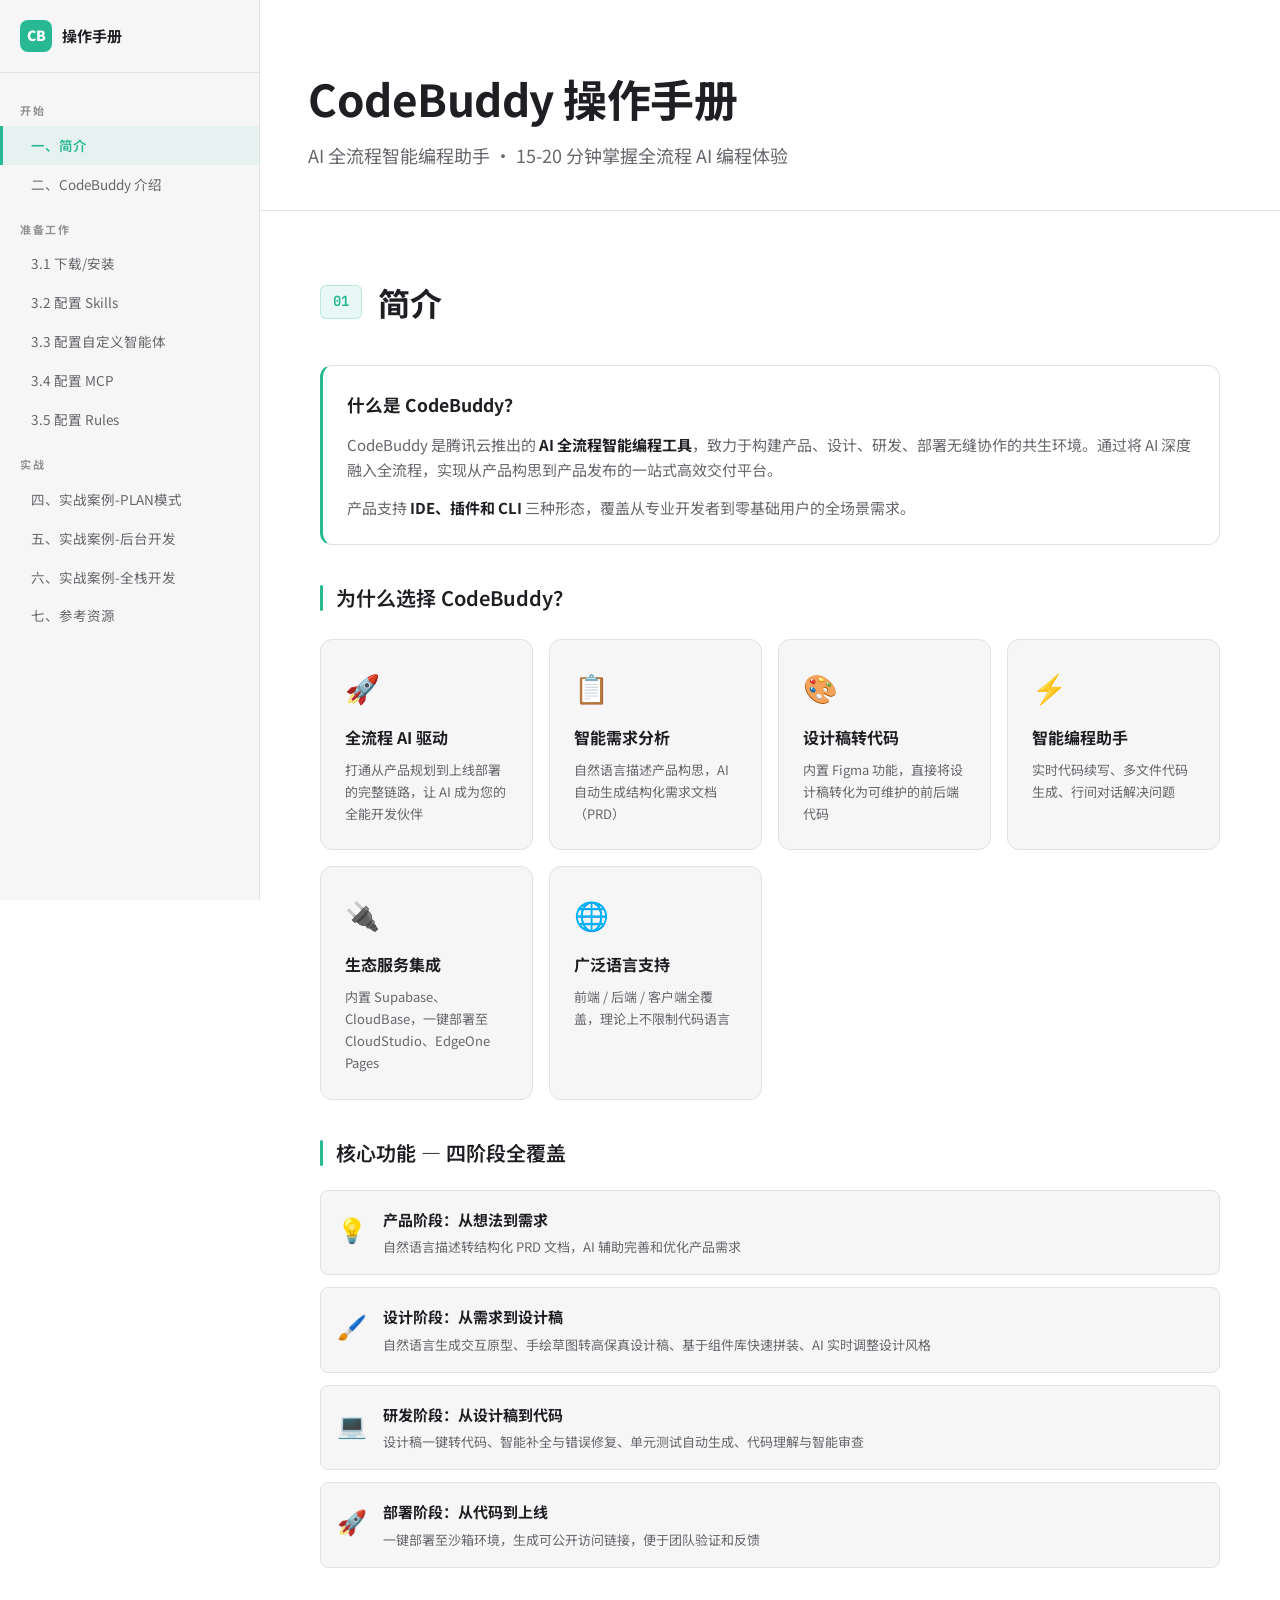
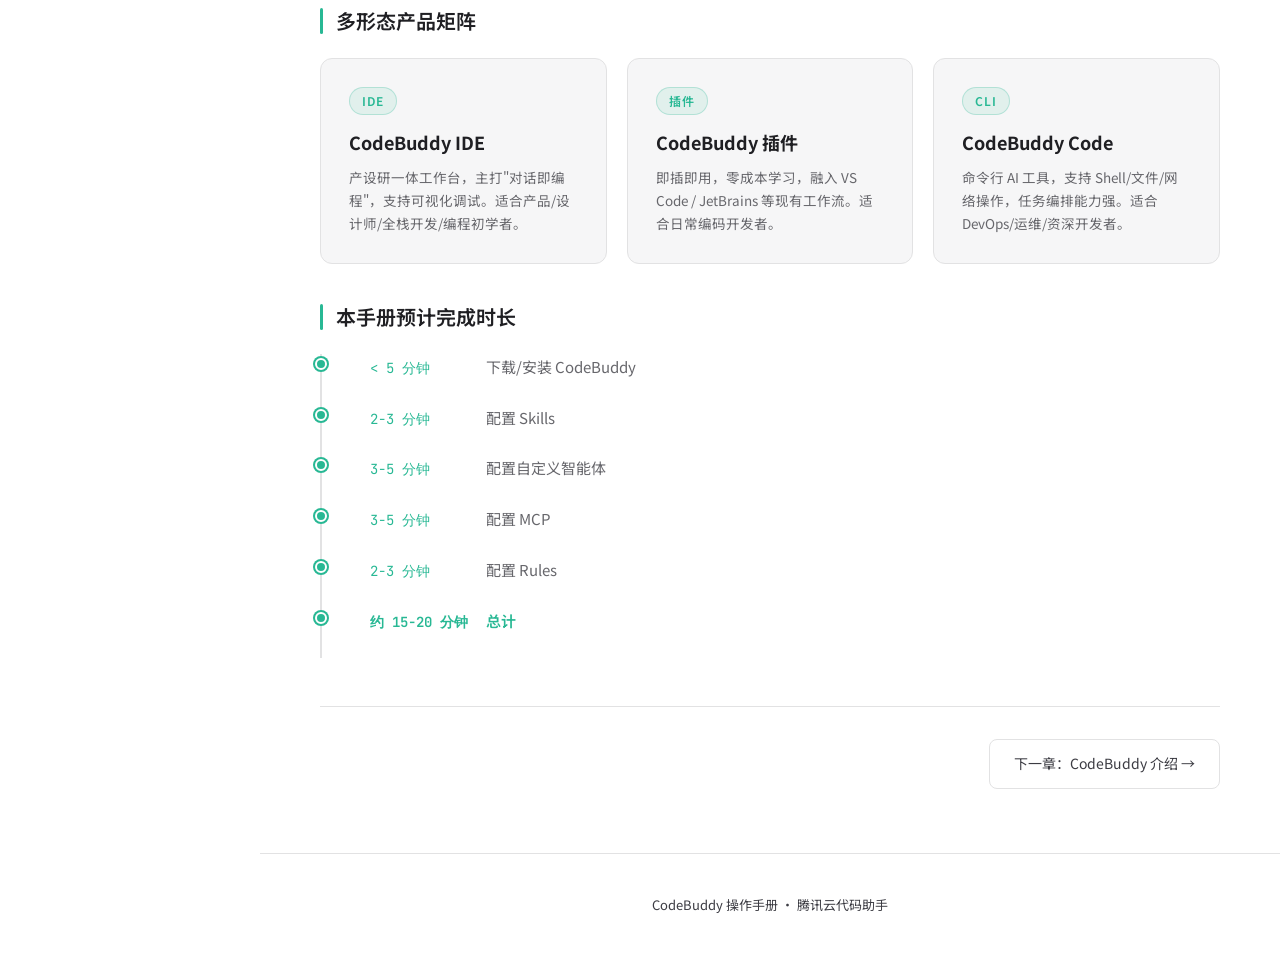
==== index.html @ ec937be8 "chore: 站点内容更新，准备发布到 EdgeOne Pages" ====
<!DOCTYPE html>
<html lang="zh-CN">
<head>
<meta charset="UTF-8">
<meta name="viewport" content="width=device-width, initial-scale=1.0">
<title>CodeBuddy 上手操作手册</title>
<link rel="preconnect" href="https://fonts.googleapis.com">
<link href="https://fonts.googleapis.com/css2?family=Noto+Sans+SC:wght@300;400;500;700;900&family=JetBrains+Mono:wght@400;500;600&family=Playfair+Display:wght@700;900&display=swap" rel="stylesheet">
<link rel="stylesheet" href="assets/style.css">
<link rel="stylesheet" href="assets/vitepress-theme.css">
</head>
<body>

<!-- 侧边导航 -->
<nav class="sidebar" id="sidebar">
  <div class="sidebar-header">
    <div class="logo">
      <span class="logo-icon">CB</span>
      <span class="logo-text">操作手册</span>
    </div>
    <button class="sidebar-toggle" id="sidebarClose">&times;</button>
  </div>
  <ul class="nav-list">
    <li class="nav-section">开始</li>
    <li><a href="index.html" class="nav-link">一、简介</a></li>
    <li><a href="pages/about.html" class="nav-link">二、CodeBuddy 介绍</a></li>
    <li class="nav-section">准备工作</li>
    <li><a href="pages/install.html" class="nav-link">3.1 下载/安装</a></li>
    <li><a href="pages/skills.html" class="nav-link">3.2 配置 Skills</a></li>
    <li><a href="pages/agent.html" class="nav-link">3.3 配置自定义智能体</a></li>
    <li><a href="pages/mcp.html" class="nav-link">3.4 配置 MCP</a></li>
    <li><a href="pages/rules.html" class="nav-link">3.5 配置 Rules</a></li>
    <li class="nav-section">实战</li>
<li><a href="pages/planmode.html" class="nav-link">四、实战案例-PLAN模式</a></li>
    <li><a href="pages/seckill.html" class="nav-link">五、实战案例-后台开发</a></li>
    <li><a href="pages/fullstackdev.html" class="nav-link">六、实战案例-全栈开发</a></li>
    <li><a href="pages/resources.html" class="nav-link">七、参考资源</a></li>
  </ul>
</nav>

<!-- 移动端菜单按钮 -->
<button class="menu-btn" id="menuBtn">☰</button>

<!-- 主内容区 -->
<main class="main-content">

  <!-- 页首标题 -->
  <section class="page-header">
    <div class="page-header-inner">
      <h1 class="page-header-title">CodeBuddy 操作手册</h1>
      <p class="page-header-subtitle">AI 全流程智能编程助手 · 15-20 分钟掌握全流程 AI 编程体验</p>
    </div>
  </section>

  <!-- 一、简介 -->
  <section class="section">
    <div class="section-inner">
      <h2 class="section-title"><span class="section-num">01</span>简介</h2>

      <div class="card card-highlight">
        <h3>什么是 CodeBuddy？</h3>
        <p>CodeBuddy 是腾讯云推出的 <strong>AI 全流程智能编程工具</strong>，致力于构建产品、设计、研发、部署无缝协作的共生环境。通过将 AI 深度融入全流程，实现从产品构思到产品发布的一站式高效交付平台。</p>
        <p style="margin-top:12px;">产品支持 <strong>IDE、插件和 CLI</strong> 三种形态，覆盖从专业开发者到零基础用户的全场景需求。</p>
      </div>

      <!-- 为什么选择 CodeBuddy -->
      <h3 class="subsection-title">为什么选择 CodeBuddy？</h3>
      <div class="features-grid">
        <div class="feature-card">
          <div class="feature-icon">🚀</div>
          <h4>全流程 AI 驱动</h4>
          <p>打通从产品规划到上线部署的完整链路，让 AI 成为您的全能开发伙伴</p>
        </div>
        <div class="feature-card">
          <div class="feature-icon">📋</div>
          <h4>智能需求分析</h4>
          <p>自然语言描述产品构思，AI 自动生成结构化需求文档（PRD）</p>
        </div>
        <div class="feature-card">
          <div class="feature-icon">🎨</div>
          <h4>设计稿转代码</h4>
          <p>内置 Figma 功能，直接将设计稿转化为可维护的前后端代码</p>
        </div>
        <div class="feature-card">
          <div class="feature-icon">⚡</div>
          <h4>智能编程助手</h4>
          <p>实时代码续写、多文件代码生成、行间对话解决问题</p>
        </div>
        <div class="feature-card">
          <div class="feature-icon">🔌</div>
          <h4>生态服务集成</h4>
          <p>内置 Supabase、CloudBase，一键部署至 CloudStudio、EdgeOne Pages</p>
        </div>
        <div class="feature-card">
          <div class="feature-icon">🌐</div>
          <h4>广泛语言支持</h4>
          <p>前端 / 后端 / 客户端全覆盖，理论上不限制代码语言</p>
        </div>
      </div>

      <!-- 核心功能 — 四阶段 -->
      <h3 class="subsection-title">核心功能 — 四阶段全覆盖</h3>
      <div class="advanced-grid">
        <div class="advanced-item">
          <span class="advanced-icon">💡</span>
          <div>
            <strong>产品阶段：从想法到需求</strong>
            <p>自然语言描述转结构化 PRD 文档，AI 辅助完善和优化产品需求</p>
          </div>
        </div>
        <div class="advanced-item">
          <span class="advanced-icon">🖌️</span>
          <div>
            <strong>设计阶段：从需求到设计稿</strong>
            <p>自然语言生成交互原型、手绘草图转高保真设计稿、基于组件库快速拼装、AI 实时调整设计风格</p>
          </div>
        </div>
        <div class="advanced-item">
          <span class="advanced-icon">💻</span>
          <div>
            <strong>研发阶段：从设计稿到代码</strong>
            <p>设计稿一键转代码、智能补全与错误修复、单元测试自动生成、代码理解与智能审查</p>
          </div>
        </div>
        <div class="advanced-item">
          <span class="advanced-icon">🚀</span>
          <div>
            <strong>部署阶段：从代码到上线</strong>
            <p>一键部署至沙箱环境，生成可公开访问链接，便于团队验证和反馈</p>
          </div>
        </div>
      </div>

      <!-- 产品矩阵 -->
      <h3 class="subsection-title">多形态产品矩阵</h3>
      <div class="modes-grid">
        <div class="mode-card mode-ask">
          <div class="mode-badge">IDE</div>
          <h4>CodeBuddy IDE</h4>
          <p>产设研一体工作台，主打"对话即编程"，支持可视化调试。适合产品/设计师/全栈开发/编程初学者。</p>
        </div>
        <div class="mode-card mode-craft">
          <div class="mode-badge">插件</div>
          <h4>CodeBuddy 插件</h4>
          <p>即插即用，零成本学习，融入 VS Code / JetBrains 等现有工作流。适合日常编码开发者。</p>
        </div>
        <div class="mode-card mode-plan">
          <div class="mode-badge">CLI</div>
          <h4>CodeBuddy Code</h4>
          <p>命令行 AI 工具，支持 Shell/文件/网络操作，任务编排能力强。适合 DevOps/运维/资深开发者。</p>
        </div>
      </div>

      <h3 class="subsection-title">本手册预计完成时长</h3>
      <div class="timeline">
        <div class="timeline-item">
          <div class="timeline-dot"></div>
          <div class="timeline-content">
            <span class="timeline-time">&lt; 5 分钟</span>
            <span class="timeline-label">下载/安装 CodeBuddy</span>
          </div>
        </div>
        <div class="timeline-item">
          <div class="timeline-dot"></div>
          <div class="timeline-content">
            <span class="timeline-time">2-3 分钟</span>
            <span class="timeline-label">配置 Skills</span>
          </div>
        </div>
        <div class="timeline-item">
          <div class="timeline-dot"></div>
          <div class="timeline-content">
            <span class="timeline-time">3-5 分钟</span>
            <span class="timeline-label">配置自定义智能体</span>
          </div>
        </div>
        <div class="timeline-item">
          <div class="timeline-dot"></div>
          <div class="timeline-content">
            <span class="timeline-time">3-5 分钟</span>
            <span class="timeline-label">配置 MCP</span>
          </div>
        </div>
        <div class="timeline-item">
          <div class="timeline-dot"></div>
          <div class="timeline-content">
            <span class="timeline-time">2-3 分钟</span>
            <span class="timeline-label">配置 Rules</span>
          </div>
        </div>
        <div class="timeline-item timeline-total">
          <div class="timeline-dot"></div>
          <div class="timeline-content">
            <span class="timeline-time">约 15-20 分钟</span>
            <span class="timeline-label">总计</span>
          </div>
        </div>
      </div>

      <div class="page-nav">
        <div></div>
        <a href="pages/about.html" class="page-nav-btn next">下一章：CodeBuddy 介绍 →</a>
      </div>
    </div>
  </section>

  <footer class="footer">
    <p>CodeBuddy 操作手册 · 腾讯云代码助手</p>
  </footer>

</main>

<script src="assets/script.js"></script>
</body>
</html>
---- assets/style.css ----
/* ========== CSS Variables & Reset ========== */
:root {
  --bg: #0a0e17;
  --bg-section: #0f1520;
  --bg-card: rgba(21, 28, 44, 0.8);
  --bg-card-solid: #151c2c;
  --bg-card-hover: #1a2338;
  --bg-code: #0d1117;
  --text: #e2e8f0;
  --text-dim: #8892a4;
  --text-muted: #5a6478;
  --accent: #38bdf8;
  --accent-glow: rgba(56, 189, 248, 0.15);
  --accent2: #818cf8;
  --accent3: #34d399;
  --accent4: #fb923c;
  --border: rgba(30, 41, 59, 0.8);
  --border-light: #2d3a4f;
  --glow-blue: rgba(56, 189, 248, 0.12);
  --glow-purple: rgba(129, 140, 248, 0.1);
  --glow-green: rgba(52, 211, 153, 0.06);
  --radius: 12px;
  --radius-sm: 8px;
  --sidebar-w: 260px;
  --font-body: 'Noto Sans SC', -apple-system, sans-serif;
  --font-code: 'JetBrains Mono', 'Fira Code', monospace;
  --font-display: 'Playfair Display', 'Noto Sans SC', serif;
}

*, *::before, *::after { margin: 0; padding: 0; box-sizing: border-box; }

html { scroll-behavior: smooth; scroll-padding-top: 24px; }

body {
  font-family: var(--font-body);
  background: var(--bg);
  color: var(--text);
  line-height: 1.7;
  font-size: 15px;
  overflow-x: hidden;
}

/* Custom scrollbar */
::-webkit-scrollbar { width: 6px; }
::-webkit-scrollbar-track { background: transparent; }
::-webkit-scrollbar-thumb { background: var(--border-light); border-radius: 3px; }
::-webkit-scrollbar-thumb:hover { background: var(--text-muted); }

a { color: var(--accent); text-decoration: none; transition: color .2s; }
a:hover { color: #7dd3fc; }

code {
  font-family: var(--font-code);
  background: rgba(56, 189, 248, 0.1);
  padding: 2px 7px;
  border-radius: 4px;
  font-size: 0.88em;
  color: var(--accent);
}

kbd {
  font-family: var(--font-code);
  background: var(--bg-card-solid);
  border: 1px solid var(--border-light);
  border-radius: 4px;
  padding: 2px 8px;
  font-size: 0.85em;
  box-shadow: 0 2px 0 rgba(30,41,59,.6);
  color: var(--text);
}

strong { color: #f1f5f9; }

/* ========== Page Load Animation ========== */
@keyframes fadeInUp {
  from { opacity: 0; transform: translateY(24px); }
  to { opacity: 1; transform: translateY(0); }
}

@keyframes fadeIn {
  from { opacity: 0; }
  to { opacity: 1; }
}

@keyframes pulse-glow {
  0%, 100% { box-shadow: 0 0 8px rgba(56,189,248,.3); }
  50% { box-shadow: 0 0 20px rgba(56,189,248,.5), 0 0 40px rgba(129,140,248,.2); }
}

@keyframes shimmer {
  0% { background-position: -200% center; }
  100% { background-position: 200% center; }
}

@keyframes float {
  0%, 100% { transform: translateY(0); }
  50% { transform: translateY(-6px); }
}

@keyframes grid-fade {
  0% { opacity: 0; }
  50% { opacity: 1; }
  100% { opacity: 0; }
}

/* ========== Sidebar — Glassmorphism ========== */
.sidebar {
  position: fixed;
  left: 0; top: 0;
  width: var(--sidebar-w);
  height: 100vh;
  background: rgba(15, 21, 32, 0.85);
  backdrop-filter: blur(20px) saturate(1.2);
  -webkit-backdrop-filter: blur(20px) saturate(1.2);
  border-right: 1px solid rgba(56, 189, 248, 0.08);
  z-index: 100;
  display: flex;
  flex-direction: column;
  transition: transform .3s cubic-bezier(.4,0,.2,1);
}

.sidebar-header {
  padding: 20px;
  border-bottom: 1px solid rgba(56, 189, 248, 0.08);
  display: flex;
  align-items: center;
  justify-content: space-between;
}

.logo { display: flex; align-items: center; gap: 10px; }

.logo-icon {
  background: linear-gradient(135deg, var(--accent), var(--accent2));
  color: #fff;
  font-weight: 900;
  font-size: 14px;
  width: 32px; height: 32px;
  display: flex; align-items: center; justify-content: center;
  border-radius: 8px;
  animation: pulse-glow 3s ease-in-out infinite;
  position: relative;
}

.logo-text { font-weight: 700; font-size: 15px; color: var(--text); }

.sidebar-toggle {
  display: none;
  background: none; border: none; color: var(--text-dim);
  font-size: 24px; cursor: pointer;
  transition: color .2s;
}
.sidebar-toggle:hover { color: var(--accent); }

.nav-list {
  list-style: none;
  padding: 12px 0;
  overflow-y: auto;
  flex: 1;
}

.nav-section {
  padding: 16px 20px 6px;
  font-size: 11px;
  font-weight: 700;
  text-transform: uppercase;
  letter-spacing: 1.5px;
  color: var(--text-muted);
}

.nav-link {
  display: block;
  padding: 8px 20px 8px 28px;
  font-size: 13.5px;
  color: var(--text-dim);
  border-left: 3px solid transparent;
  transition: all .2s cubic-bezier(.4,0,.2,1);
  position: relative;
}

.nav-link:hover {
  color: var(--text);
  background: rgba(255,255,255,.03);
  padding-left: 32px;
}

.nav-link.active {
  color: var(--accent);
  border-left-color: var(--accent);
  background: var(--accent-glow);
  box-shadow: inset 0 0 20px rgba(56,189,248,.05);
}

.menu-btn {
  display: none;
  position: fixed;
  top: 16px; left: 16px;
  z-index: 200;
  background: rgba(21,28,44,.9);
  backdrop-filter: blur(12px);
  -webkit-backdrop-filter: blur(12px);
  border: 1px solid var(--border);
  color: var(--text);
  font-size: 20px;
  width: 40px; height: 40px;
  border-radius: 10px;
  cursor: pointer;
  transition: all .2s;
}
.menu-btn:hover {
  border-color: var(--accent);
  box-shadow: 0 0 16px rgba(56,189,248,.15);
}

/* ========== Main Content ========== */
.main-content {
  margin-left: var(--sidebar-w);
  min-height: 100vh;
  animation: fadeIn .6s ease;
}

/* ========== Hero — Enhanced ========== */
.hero {
  position: relative;
  padding: 100px 48px 80px;
  overflow: hidden;
}

.hero-bg {
  position: absolute;
  inset: 0;
  background:
    radial-gradient(ellipse 80% 60% at 20% 40%, rgba(56,189,248,.15), transparent 70%),
    radial-gradient(ellipse 60% 50% at 80% 30%, rgba(129,140,248,.12), transparent 70%),
    radial-gradient(ellipse 40% 40% at 50% 80%, rgba(52,211,153,.08), transparent 70%);
}

/* Animated grid overlay */
.hero-bg::before {
  content: '';
  position: absolute;
  inset: 0;
  background-image:
    linear-gradient(rgba(56,189,248,.04) 1px, transparent 1px),
    linear-gradient(90deg, rgba(56,189,248,.04) 1px, transparent 1px);
  background-size: 60px 60px;
  mask-image: radial-gradient(ellipse 60% 60% at 30% 50%, black, transparent);
  -webkit-mask-image: radial-gradient(ellipse 60% 60% at 30% 50%, black, transparent);
}

/* Floating orb accent */
.hero-bg::after {
  content: '';
  position: absolute;
  width: 300px; height: 300px;
  top: 10%; right: 10%;
  background: radial-gradient(circle, rgba(129,140,248,.12), transparent 70%);
  border-radius: 50%;
  animation: float 8s ease-in-out infinite;
  filter: blur(40px);
}

.hero-content {
  position: relative;
  max-width: 720px;
  animation: fadeInUp .8s ease;
}

.hero-badge {
  display: inline-block;
  padding: 4px 14px;
  border: 1px solid var(--border-light);
  border-radius: 20px;
  font-size: 12px;
  color: var(--text-dim);
  margin-bottom: 24px;
  letter-spacing: .5px;
  background: rgba(56,189,248,.05);
  backdrop-filter: blur(8px);
  -webkit-backdrop-filter: blur(8px);
}

.hero-title {
  display: flex;
  flex-direction: column;
}

.hero-title-line {
  font-family: var(--font-display);
  font-size: 56px;
  font-weight: 900;
  background: linear-gradient(135deg, #fff 20%, var(--accent) 50%, var(--accent2) 80%);
  background-size: 200% auto;
  -webkit-background-clip: text;
  -webkit-text-fill-color: transparent;
  background-clip: text;
  line-height: 1.1;
  animation: shimmer 6s linear infinite;
}

.hero-title-sub {
  font-size: 36px;
  font-weight: 300;
  color: var(--text-dim);
  margin-top: 8px;
  animation: fadeInUp 1s ease .2s both;
}

.hero-desc {
  margin-top: 20px;
  font-size: 17px;
  color: var(--text-dim);
  line-height: 1.6;
  animation: fadeInUp 1s ease .3s both;
}

.hero-stats {
  display: flex;
  gap: 40px;
  margin-top: 40px;
  animation: fadeInUp 1s ease .4s both;
}

.stat-item {
  display: flex;
  flex-direction: column;
  position: relative;
}

.stat-num {
  font-family: var(--font-code);
  font-size: 28px;
  font-weight: 600;
  color: var(--accent);
  text-shadow: 0 0 24px rgba(56,189,248,.3);
}

.stat-label { font-size: 13px; color: var(--text-muted); margin-top: 2px; }

/* ========== Sections ========== */
.section {
  padding: 64px 48px;
  position: relative;
}

.section-dark { background: var(--bg-section); }

/* Subtle top glow for each section */
.section::before {
  content: '';
  position: absolute;
  top: 0; left: 50%;
  transform: translateX(-50%);
  width: 60%;
  height: 1px;
  background: linear-gradient(90deg, transparent, rgba(56,189,248,.15), transparent);
}

.section-inner { max-width: 900px; margin: 0 auto; }

.section-title {
  font-size: 32px;
  font-weight: 700;
  margin-bottom: 36px;
  display: flex;
  align-items: center;
  gap: 16px;
}

.section-num {
  font-family: var(--font-code);
  font-size: 14px;
  color: var(--accent);
  background: var(--accent-glow);
  border: 1px solid rgba(56,189,248,.2);
  padding: 4px 12px;
  border-radius: 6px;
}

.subsection-title {
  font-size: 20px;
  font-weight: 600;
  margin: 36px 0 20px;
  color: #f1f5f9;
  position: relative;
  padding-left: 16px;
}

.subsection-title::before {
  content: '';
  position: absolute;
  left: 0; top: 4px; bottom: 4px;
  width: 3px;
  background: linear-gradient(to bottom, var(--accent), var(--accent2));
  border-radius: 2px;
}

/* ========== Cards — Glassmorphism + Glow ========== */
.card {
  background: var(--bg-card);
  backdrop-filter: blur(12px);
  -webkit-backdrop-filter: blur(12px);
  border: 1px solid var(--border);
  border-radius: var(--radius);
  padding: 24px;
  margin-bottom: 24px;
  transition: border-color .3s, box-shadow .3s;
}

.card:hover {
  border-color: rgba(56,189,248,.15);
}

.card-highlight {
  border-left: 3px solid var(--accent);
  box-shadow: inset 4px 0 16px rgba(56,189,248,.05);
}

.card h3, .card h4 { margin-bottom: 12px; }
.card p { color: var(--text-dim); }
.card ul { margin-top: 8px; padding-left: 20px; color: var(--text-dim); }
.card li { margin-bottom: 4px; }

/* ========== Features Grid ========== */
.features-grid {
  display: grid;
  grid-template-columns: repeat(auto-fill, minmax(200px, 1fr));
  gap: 16px;
  margin-top: 24px;
}

.feature-card {
  background: var(--bg-card);
  backdrop-filter: blur(8px);
  -webkit-backdrop-filter: blur(8px);
  border: 1px solid var(--border);
  border-radius: var(--radius);
  padding: 24px;
  transition: all .3s cubic-bezier(.4,0,.2,1);
  position: relative;
  overflow: hidden;
}

/* Subtle inner glow on hover */
.feature-card::after {
  content: '';
  position: absolute;
  inset: 0;
  background: radial-gradient(circle at 50% 0%, rgba(56,189,248,.08), transparent 70%);
  opacity: 0;
  transition: opacity .3s;
  pointer-events: none;
}

.feature-card:hover {
  border-color: rgba(56,189,248,.3);
  transform: translateY(-3px);
  box-shadow:
    0 8px 32px rgba(0,0,0,.4),
    0 0 20px rgba(56,189,248,.08);
}

.feature-card:hover::after { opacity: 1; }

.feature-icon { font-size: 28px; margin-bottom: 12px; }
.feature-card h4 { font-size: 16px; margin-bottom: 8px; }
.feature-card p { font-size: 13px; color: var(--text-dim); }

/* ========== Timeline ========== */
.timeline { padding-left: 24px; border-left: 2px solid var(--border); }

.timeline-item {
  position: relative;
  padding: 0 0 24px 24px;
}

.timeline-dot {
  position: absolute;
  left: -31px; top: 4px;
  width: 12px; height: 12px;
  background: var(--accent);
  border: 2px solid var(--bg);
  border-radius: 50%;
  box-shadow: 0 0 8px rgba(56,189,248,.4);
}

.timeline-content { display: flex; gap: 16px; align-items: baseline; }

.timeline-time {
  font-family: var(--font-code);
  font-size: 14px;
  color: var(--accent);
  min-width: 100px;
}

.timeline-label { color: var(--text-dim); }

.timeline-total .timeline-time { color: var(--accent3); font-weight: 600; }
.timeline-total .timeline-label { color: var(--text); font-weight: 600; }
.timeline-total .timeline-dot {
  background: var(--accent3);
  box-shadow: 0 0 8px rgba(52,211,153,.5);
}

/* ========== Modes Grid ========== */
.modes-grid {
  display: grid;
  grid-template-columns: repeat(3, 1fr);
  gap: 20px;
}

.mode-card {
  background: var(--bg-card);
  backdrop-filter: blur(8px);
  -webkit-backdrop-filter: blur(8px);
  border: 1px solid var(--border);
  border-radius: var(--radius);
  padding: 28px;
  transition: all .3s cubic-bezier(.4,0,.2,1);
  position: relative;
  overflow: hidden;
}

.mode-card::before {
  content: '';
  position: absolute;
  top: 0; left: 0; right: 0;
  height: 2px;
  background: linear-gradient(90deg, transparent, var(--accent), transparent);
  opacity: 0;
  transition: opacity .3s;
}

.mode-card:hover {
  transform: translateY(-3px);
  box-shadow: 0 12px 40px rgba(0,0,0,.5), 0 0 24px rgba(56,189,248,.06);
}

.mode-card:hover::before { opacity: 1; }

.mode-ask:hover::before { background: linear-gradient(90deg, transparent, var(--accent), transparent); }
.mode-craft:hover::before { background: linear-gradient(90deg, transparent, var(--accent2), transparent); }
.mode-plan:hover::before { background: linear-gradient(90deg, transparent, var(--accent3), transparent); }

.mode-badge {
  display: inline-block;
  padding: 3px 12px;
  border-radius: 20px;
  font-size: 12px;
  font-weight: 700;
  text-transform: uppercase;
  letter-spacing: 1px;
  margin-bottom: 12px;
}

.mode-ask .mode-badge { background: rgba(56,189,248,.15); color: var(--accent); }
.mode-craft .mode-badge { background: rgba(129,140,248,.15); color: var(--accent2); }
.mode-plan .mode-badge { background: rgba(52,211,153,.15); color: var(--accent3); }

.mode-card h4 { font-size: 18px; margin-bottom: 8px; }
.mode-card > p { font-size: 13.5px; color: var(--text-dim); }

.mode-example {
  margin-top: 16px;
  padding-top: 16px;
  border-top: 1px solid var(--border);
}

.mode-example-label {
  font-size: 11px;
  text-transform: uppercase;
  letter-spacing: 1px;
  color: var(--text-muted);
  margin-bottom: 10px;
}

.chat-bubble {
  padding: 10px 14px;
  border-radius: 10px;
  font-size: 12.5px;
  line-height: 1.6;
  margin-bottom: 8px;
}

.chat-bubble.user {
  background: rgba(56,189,248,.08);
  border: 1px solid rgba(56,189,248,.12);
  color: var(--text);
}

.chat-bubble.ai {
  background: rgba(129,140,248,.06);
  border: 1px solid rgba(129,140,248,.1);
  color: var(--text-dim);
}

.code-tag {
  display: inline-block;
  background: rgba(52,211,153,.1);
  color: var(--accent3);
  font-family: var(--font-code);
  font-size: 11px;
  padding: 2px 8px;
  border-radius: 4px;
}

/* ========== Advanced Grid ========== */
.advanced-grid { display: flex; flex-direction: column; gap: 12px; }

.advanced-item {
  display: flex;
  align-items: flex-start;
  gap: 16px;
  padding: 16px;
  background: var(--bg-card);
  border: 1px solid var(--border);
  border-radius: var(--radius-sm);
  transition: all .2s;
}

.advanced-item:hover {
  border-color: rgba(56,189,248,.25);
  box-shadow: 0 4px 16px rgba(0,0,0,.2);
  transform: translateX(4px);
}

.advanced-icon { font-size: 24px; flex-shrink: 0; margin-top: 2px; }
.advanced-item strong { display: block; margin-bottom: 4px; }
.advanced-item p { font-size: 13px; color: var(--text-dim); margin: 0; }

/* ========== Shortcuts Table ========== */
.shortcuts-table {
  border: 1px solid var(--border);
  border-radius: var(--radius);
  overflow: hidden;
}

.shortcut-row {
  display: grid;
  grid-template-columns: 1fr 1.2fr 1.2fr 1.5fr;
  padding: 12px 20px;
  border-bottom: 1px solid var(--border);
  font-size: 14px;
  transition: background .2s;
}

.shortcut-row:not(.shortcut-header):hover { background: rgba(56,189,248,.03); }
.shortcut-row:last-child { border-bottom: none; }
.shortcut-header { background: var(--bg-card-solid); font-weight: 600; font-size: 13px; color: var(--text-dim); }

/* ========== Step Blocks ========== */
.step-block { margin-bottom: 48px; }

/* 折叠块（阅读更多） */
.collapsible-block {
  margin-bottom: 48px;
  background: var(--bg-card);
  border: 1px solid var(--border);
  border-radius: var(--radius);
  overflow: hidden;
  transition: border-color .2s;
}
.collapsible-block[open] { border-color: rgba(56,189,248,.25); }
.collapsible-block:hover { border-color: rgba(56,189,248,.2); }

.collapsible-block > summary {
  display: flex;
  align-items: center;
  gap: 16px;
  padding: 20px 24px;
  cursor: pointer;
  list-style: none;
  user-select: none;
  transition: background .2s;
}
.collapsible-block > summary::-webkit-details-marker { display: none; }
.collapsible-block > summary:hover { background: rgba(56,189,248,.04); }

.collapsible-block > summary h3 {
  font-size: 20px;
  margin: 0;
  flex: 1;
}

.collapsible-block > summary::after {
  content: '+';
  font-family: var(--font-code);
  font-size: 22px;
  color: var(--accent);
  width: 28px;
  height: 28px;
  display: flex;
  align-items: center;
  justify-content: center;
  border: 1px solid rgba(56,189,248,.3);
  border-radius: 6px;
  transition: transform .2s, background .2s;
  flex-shrink: 0;
}
.collapsible-block[open] > summary::after {
  content: '−';
  background: var(--accent-glow);
}

.collapsible-body {
  padding: 8px 24px 24px;
  border-top: 1px solid var(--border);
}

.step-header {
  display: flex;
  align-items: center;
  gap: 16px;
  margin-bottom: 24px;
}

.step-badge {
  font-family: var(--font-code);
  font-size: 13px;
  font-weight: 600;
  color: var(--accent);
  background: var(--accent-glow);
  border: 1px solid rgba(56,189,248,.2);
  padding: 4px 14px;
  border-radius: 6px;
}

.step-header h3 {
  font-size: 24px;
  display: flex;
  align-items: center;
  gap: 12px;
  flex-wrap: wrap;
}

.time-badge {
  font-family: var(--font-code);
  font-size: 12px;
  font-weight: 400;
  color: var(--accent3);
  background: rgba(52,211,153,.1);
  padding: 3px 10px;
  border-radius: 20px;
}

/* ========== Steps List ========== */
.steps-list { display: flex; flex-direction: column; gap: 20px; margin: 20px 0; }

.step-item {
  display: flex;
  gap: 16px;
  align-items: flex-start;
}

.step-num {
  width: 32px; height: 32px;
  flex-shrink: 0;
  display: flex;
  align-items: center;
  justify-content: center;
  background: var(--accent-glow);
  border: 1px solid rgba(56,189,248,.25);
  color: var(--accent);
  font-family: var(--font-code);
  font-size: 14px;
  font-weight: 600;
  border-radius: 8px;
  transition: all .3s;
}

.step-item:hover .step-num {
  box-shadow: 0 0 12px rgba(56,189,248,.25);
  background: rgba(56,189,248,.2);
}

.step-content { flex: 1; }
.step-content strong { display: block; margin-bottom: 6px; }
.step-content p { color: var(--text-dim); margin: 0; font-size: 14px; }

/* ========== Platform Cards ========== */
.platform-cards { display: grid; grid-template-columns: repeat(3, 1fr); gap: 12px; margin-top: 12px; }

.platform-card {
  background: var(--bg-code);
  border: 1px solid var(--border);
  border-radius: var(--radius-sm);
  padding: 16px;
  text-align: center;
  transition: all .3s;
}

.platform-card:hover {
  border-color: rgba(56,189,248,.2);
  transform: translateY(-2px);
  box-shadow: 0 4px 16px rgba(0,0,0,.3);
}

.platform-icon { font-size: 24px; display: block; margin-bottom: 8px; }
.platform-card strong { display: block; margin-bottom: 6px; font-size: 14px; }
.platform-card p { font-size: 12px; color: var(--text-dim); margin: 0; }

/* ========== Callouts ========== */
.callout {
  padding: 16px 20px;
  border-radius: var(--radius-sm);
  margin: 20px 0;
  font-size: 14px;
  backdrop-filter: blur(8px);
  -webkit-backdrop-filter: blur(8px);
}

.callout-warning {
  background: rgba(251,146,60,.06);
  border: 1px solid rgba(251,146,60,.18);
  color: var(--accent4);
  box-shadow: inset 0 0 24px rgba(251,146,60,.03);
}

.callout-tip {
  background: rgba(52,211,153,.06);
  border: 1px solid rgba(52,211,153,.18);
  color: var(--accent3);
  box-shadow: inset 0 0 24px rgba(52,211,153,.03);
}

/* ========== Code Blocks ========== */
.code-block {
  background: var(--bg-code);
  border: 1px solid var(--border);
  border-radius: var(--radius-sm);
  padding: 20px;
  overflow-x: auto;
  margin: 16px 0;
  position: relative;
}

/* Top accent line */
.code-block::before {
  content: '';
  position: absolute;
  top: 0; left: 16px; right: 16px;
  height: 1px;
  background: linear-gradient(90deg, transparent, rgba(56,189,248,.2), transparent);
}

.code-block pre {
  font-family: var(--font-code);
  font-size: 13px;
  line-height: 1.8;
  white-space: pre;
  color: var(--text-dim);
}

.code-block-sm { padding: 16px; }
.code-block-sm pre { font-size: 12.5px; }

.code-comment { color: #4a5568; }
.code-keyword { color: var(--accent2); }
.code-attr { color: var(--accent); }
.code-string { color: var(--accent3); }
.code-title { color: #f1f5f9; font-weight: 600; }

.code-desc { font-size: 13px; color: var(--text-muted); margin-top: 8px; }

/* ========== Example Tabs ========== */
.example-tabs { margin: 20px 0; }

.tab-header {
  display: flex;
  gap: 4px;
  border-bottom: 1px solid var(--border);
  margin-bottom: 0;
}

.tab-btn {
  background: none;
  border: none;
  color: var(--text-dim);
  font-family: var(--font-body);
  font-size: 13px;
  padding: 10px 18px;
  cursor: pointer;
  border-bottom: 2px solid transparent;
  transition: all .2s;
  position: relative;
}

.tab-btn:hover { color: var(--text); }
.tab-btn.active {
  color: var(--accent);
  border-bottom-color: var(--accent);
}

.tab-content { display: none; }
.tab-content.active { display: block; }

/* ========== Config Table ========== */
.config-table {
  border: 1px solid var(--border);
  border-radius: var(--radius-sm);
  overflow: hidden;
  margin: 16px 0;
}

.config-row {
  display: grid;
  grid-template-columns: 140px 1fr 1fr;
  padding: 10px 16px;
  border-bottom: 1px solid var(--border);
  font-size: 13.5px;
  align-items: center;
  transition: background .2s;
}

.config-row:not(.config-header):hover { background: rgba(56,189,248,.02); }
.config-row:last-child { border-bottom: none; }
.config-header { background: var(--bg-code); font-weight: 600; color: var(--text-dim); }

/* ========== MCP Features ========== */
.mcp-features { display: flex; gap: 8px; flex-wrap: wrap; margin-top: 16px; }

.mcp-tag {
  background: rgba(56,189,248,.06);
  border: 1px solid rgba(56,189,248,.12);
  color: var(--accent);
  font-size: 12px;
  padding: 4px 12px;
  border-radius: 20px;
  transition: all .2s;
}

.mcp-tag:hover {
  background: rgba(56,189,248,.12);
  box-shadow: 0 0 8px rgba(56,189,248,.15);
}

.status-green { color: var(--accent3); }
.status-red { color: #ef4444; }

/* ========== Rules Types ========== */
.rules-types { display: grid; grid-template-columns: repeat(3, 1fr); gap: 16px; margin: 20px 0; }

.rule-type-card {
  background: var(--bg-card);
  border: 1px solid var(--border);
  border-radius: var(--radius);
  padding: 24px;
  transition: all .3s;
}

.rule-type-card:hover {
  border-color: rgba(56,189,248,.15);
  transform: translateY(-2px);
  box-shadow: 0 8px 24px rgba(0,0,0,.3);
}

.rule-type-badge {
  display: inline-block;
  padding: 3px 12px;
  border-radius: 20px;
  font-size: 11px;
  font-weight: 700;
  letter-spacing: .5px;
  margin-bottom: 10px;
}

.rule-type-badge.always { background: rgba(52,211,153,.15); color: var(--accent3); }
.rule-type-badge.requested { background: rgba(129,140,248,.15); color: var(--accent2); }
.rule-type-badge.manual { background: rgba(251,146,60,.15); color: var(--accent4); }

.rule-type-card h5 { margin-bottom: 8px; }
.rule-type-card p { font-size: 13px; color: var(--text-dim); margin-bottom: 12px; }
.rule-type-use { font-size: 12px; color: var(--text-muted); padding-top: 12px; border-top: 1px solid var(--border); }

/* ========== Best Practices ========== */
.best-practices { display: grid; grid-template-columns: 1fr 1fr; gap: 12px; }

.bp-item {
  display: flex; gap: 12px; align-items: flex-start;
  padding: 16px;
  background: var(--bg-card);
  border: 1px solid var(--border);
  border-radius: var(--radius-sm);
  transition: all .3s;
}

.bp-item:hover {
  border-color: rgba(56,189,248,.15);
  box-shadow: 0 4px 16px rgba(0,0,0,.2);
}

.bp-icon { font-size: 20px; flex-shrink: 0; }
.bp-item strong { display: block; margin-bottom: 4px; }
.bp-item p { font-size: 13px; color: var(--text-dim); margin: 0; }

/* ========== Mode Recommend ========== */
.mode-recommend { display: flex; flex-direction: column; gap: 12px; }

.recommend-card {
  display: grid;
  grid-template-columns: 250px 140px 1fr;
  align-items: center;
  gap: 16px;
  padding: 18px 24px;
  background: var(--bg-card);
  border: 1px solid var(--border);
  border-radius: var(--radius-sm);
  transition: all .3s;
}

.recommend-card:hover {
  border-color: rgba(56,189,248,.15);
  box-shadow: 0 4px 16px rgba(0,0,0,.2);
}

.recommend-label { font-weight: 500; }
.recommend-mode { color: var(--accent); font-weight: 600; font-size: 15px; }
.recommend-example { font-size: 13px; color: var(--text-dim); font-style: italic; }

/* ========== Coding Steps ========== */
.coding-steps { display: flex; flex-direction: column; gap: 20px; }

.coding-step {
  padding: 20px 24px;
  background: var(--bg-card);
  border: 1px solid var(--border);
  border-radius: var(--radius);
  transition: all .3s;
}

.coding-step:hover {
  border-color: rgba(56,189,248,.12);
  box-shadow: 0 4px 20px rgba(0,0,0,.2);
}

.coding-step-header { display: flex; align-items: center; gap: 12px; margin-bottom: 10px; }

.coding-step-num {
  font-family: var(--font-code);
  font-size: 11px;
  color: var(--accent);
  background: var(--accent-glow);
  padding: 2px 10px;
  border-radius: 4px;
}

.coding-step p { color: var(--text-dim); font-size: 14px; margin: 0; }

.context-tags { display: flex; flex-wrap: wrap; gap: 8px; margin-top: 8px; }

.ctx-tag {
  background: var(--bg-code);
  border: 1px solid var(--border);
  padding: 6px 14px;
  border-radius: 6px;
  font-size: 13px;
  color: var(--text-dim);
  transition: all .2s;
}

.ctx-tag:hover {
  border-color: rgba(56,189,248,.2);
  color: var(--accent);
}

/* ========== Chat Demo ========== */
.example-case {
  margin-bottom: 36px;
  padding: 28px;
  background: var(--bg-card);
  border: 1px solid var(--border);
  border-radius: var(--radius);
  transition: all .3s;
}

.example-case:hover {
  border-color: rgba(56,189,248,.12);
}

.example-case h3 { margin-bottom: 20px; font-size: 18px; }

.chat-demo { max-width: 600px; }

.chat-demo .chat-bubble { font-size: 13.5px; }

/* ========== FAQ ========== */
.faq-list { display: flex; flex-direction: column; gap: 8px; }

.faq-item {
  background: var(--bg-card);
  border: 1px solid var(--border);
  border-radius: var(--radius-sm);
  overflow: hidden;
  transition: border-color .2s;
}

.faq-item:hover { border-color: rgba(56,189,248,.12); }

.faq-item summary {
  padding: 16px 20px;
  cursor: pointer;
  font-weight: 600;
  font-size: 15px;
  list-style: none;
  display: flex;
  align-items: center;
  gap: 12px;
  transition: color .2s;
}

.faq-item summary:hover { color: var(--accent); }

.faq-item summary::before {
  content: '+';
  font-family: var(--font-code);
  font-size: 18px;
  color: var(--accent);
  flex-shrink: 0;
  width: 24px;
  text-align: center;
  transition: transform .2s;
}

.faq-item[open] summary::before { content: '−'; }
.faq-item[open] summary { border-bottom: 1px solid var(--border); }

.faq-item p {
  padding: 16px 20px 16px 56px;
  color: var(--text-dim);
  font-size: 14px;
  line-height: 1.7;
}

/* ========== Resources ========== */
.resources-grid {
  display: grid;
  grid-template-columns: repeat(auto-fill, minmax(200px, 1fr));
  gap: 16px;
}

.resource-card {
  display: flex;
  flex-direction: column;
  padding: 24px;
  background: var(--bg-card);
  border: 1px solid var(--border);
  border-radius: var(--radius);
  transition: all .3s cubic-bezier(.4,0,.2,1);
  position: relative;
  overflow: hidden;
}

.resource-card::after {
  content: '';
  position: absolute;
  inset: 0;
  background: radial-gradient(circle at 50% 0%, rgba(56,189,248,.06), transparent 70%);
  opacity: 0;
  transition: opacity .3s;
  pointer-events: none;
}

.resource-card:hover {
  border-color: rgba(56,189,248,.3);
  transform: translateY(-3px);
  box-shadow: 0 12px 32px rgba(0,0,0,.4), 0 0 16px rgba(56,189,248,.06);
  color: var(--text);
}

.resource-card:hover::after { opacity: 1; }

.resource-icon { font-size: 28px; margin-bottom: 12px; }
.resource-card strong { margin-bottom: 6px; color: var(--text); }
.resource-card p { font-size: 13px; color: var(--text-dim); margin: 0; }

/* ========== Screenshot ========== */
.screenshot-wrapper {
  position: relative;
  border-radius: var(--radius);
  overflow: hidden;
  border: 1px solid var(--border);
  background: var(--bg-code);
  box-shadow: 0 8px 32px rgba(0,0,0,.4);
  transition: box-shadow .3s;
  max-width: 66%;
  cursor: zoom-in;
}

.screenshot-wrapper:hover {
  box-shadow: 0 12px 48px rgba(0,0,0,.5), 0 0 16px rgba(56,189,248,.06);
}

.screenshot {
  display: block;
  width: 100%;
  height: auto;
  border-radius: 0;
  border: none !important;
}

.screenshot-caption {
  padding: 8px 16px;
  font-size: 12px;
  color: var(--text-muted);
  text-align: center;
  border-top: 1px solid var(--border);
  background: var(--bg-card-solid);
}

/* ========== Step Row — compact text + thumbnail layout ========== */
.step-row {
  display: flex;
  align-items: flex-start;
  gap: 16px;
  padding: 14px 16px;
  background: var(--bg-card);
  border: 1px solid var(--border);
  border-radius: var(--radius-sm);
  margin-bottom: 10px;
  transition: border-color .2s;
}
.step-row:hover { border-color: rgba(56,189,248,.15); }
.step-row-text { flex: 1; min-width: 0; }
.step-row-text p { color: var(--text-dim); font-size: 14px; margin: 0; }
.step-row-text strong { display: block; margin-bottom: 4px; font-size: 14px; }
.step-row-thumb {
  flex-shrink: 0;
  width: 120px;
  border-radius: 6px;
  overflow: hidden;
  border: 1px solid var(--border);
  cursor: zoom-in;
  transition: border-color .2s, box-shadow .2s;
}
.step-row-thumb:hover {
  border-color: rgba(56,189,248,.3);
  box-shadow: 0 2px 12px rgba(0,0,0,.3);
}
.step-row-thumb img {
  display: block;
  width: 100%;
  height: auto;
}

/* ========== Chat History Bubbles (for rendered conversation logs) ========== */
.chat-turn {
  padding: 14px 18px;
  border-radius: var(--radius-sm);
  margin-bottom: 12px;
  font-size: 13.5px;
  line-height: 1.7;
  position: relative;
}
.chat-turn-user {
  background: rgba(56,189,248,.06);
  border: 1px solid rgba(56,189,248,.12);
  border-left: 3px solid var(--accent);
}
.chat-turn-ai {
  background: rgba(129,140,248,.04);
  border: 1px solid rgba(129,140,248,.08);
  border-left: 3px solid var(--accent2);
}
.chat-turn-label {
  font-family: var(--font-code);
  font-size: 11px;
  font-weight: 600;
  text-transform: uppercase;
  letter-spacing: .5px;
  margin-bottom: 8px;
  display: inline-block;
  padding: 2px 8px;
  border-radius: 4px;
}
.chat-turn-user .chat-turn-label {
  background: rgba(56,189,248,.12);
  color: var(--accent);
}
.chat-turn-ai .chat-turn-label {
  background: rgba(129,140,248,.12);
  color: var(--accent2);
}
.chat-turn p { margin: 4px 0; }
.chat-turn code { font-size: 12px; }
.chat-turn pre { margin: 8px 0; padding: 10px 14px; background: var(--bg-code); border-radius: 6px; overflow-x: auto; }
.chat-turn hr { border: none; border-top: 1px solid var(--border); margin: 0; display: none; }
.chat-turn table { font-size: 12.5px; }
.chat-turn th, .chat-turn td { padding: 4px 10px; border: 1px solid var(--border); }
.chat-turn th { background: var(--bg-code); }

/* ========== Markdown Body (rendered from marked.js) ========== */
.markdown-body { padding: 20px 24px; font-size: 14px; line-height: 1.7; max-height: 420px; overflow-y: auto; }
.markdown-body h1, .markdown-body h2, .markdown-body h3 {
  color: var(--primary);
  margin: 1em 0 0.4em;
  font-family: 'JetBrains Mono', monospace;
  font-size: 15px;
  font-weight: 600;
  border-bottom: 1px solid var(--border);
  padding-bottom: 4px;
}
.markdown-body h2:first-child, .markdown-body h1:first-child { margin-top: 0; }
.markdown-body p { margin: 0.4em 0; }
.markdown-body ul, .markdown-body ol { padding-left: 1.5em; margin: 0.3em 0; }
.markdown-body li { margin: 2px 0; }
.markdown-body strong { color: var(--primary); }
.markdown-body code {
  background: rgba(56,189,248,.1);
  color: var(--primary);
  padding: 1px 5px;
  border-radius: 3px;
  font-family: 'JetBrains Mono', monospace;
  font-size: 13px;
}

/* ========== Lightbox ========== */
.lightbox-overlay {
  position: fixed;
  inset: 0;
  z-index: 9999;
  background: rgba(0, 0, 0, .85);
  backdrop-filter: blur(8px);
  display: flex;
  align-items: center;
  justify-content: center;
  cursor: zoom-out;
  opacity: 0;
  transition: opacity .3s ease;
  padding: 24px;
}
.lightbox-overlay.active { opacity: 1; }
.lightbox-overlay img {
  max-width: 96%;
  max-height: 92vh;
  border-radius: 8px;
  box-shadow: 0 24px 80px rgba(0,0,0,.6);
  transform: scale(.92);
  transition: transform .3s ease;
  user-select: none;
  -webkit-user-drag: none;
}
.lightbox-overlay.active img { transform: scale(1); }

/* ========== Page Navigation ========== */
.page-nav {
  display: flex;
  justify-content: space-between;
  align-items: center;
  margin-top: 48px;
  padding-top: 32px;
  border-top: 1px solid var(--border);
  gap: 16px;
}

.page-nav-btn {
  display: inline-flex;
  align-items: center;
  padding: 12px 24px;
  background: var(--bg-card);
  border: 1px solid var(--border);
  border-radius: var(--radius-sm);
  color: var(--text-dim);
  font-size: 14px;
  transition: all .3s cubic-bezier(.4,0,.2,1);
  position: relative;
  overflow: hidden;
}

.page-nav-btn::before {
  content: '';
  position: absolute;
  inset: 0;
  background: linear-gradient(135deg, rgba(56,189,248,.05), rgba(129,140,248,.05));
  opacity: 0;
  transition: opacity .3s;
}

.page-nav-btn:hover {
  border-color: rgba(56,189,248,.3);
  color: var(--accent);
  transform: translateY(-2px);
  box-shadow: 0 4px 16px rgba(0,0,0,.3), 0 0 12px rgba(56,189,248,.08);
}

.page-nav-btn:hover::before { opacity: 1; }

.page-nav-btn.next { margin-left: auto; }
.page-nav-btn.prev { margin-right: auto; }

/* ========== Footer ========== */
.footer {
  padding: 40px 48px;
  text-align: center;
  border-top: 1px solid var(--border);
  color: var(--text-muted);
  font-size: 13px;
  position: relative;
}

.footer::before {
  content: '';
  position: absolute;
  top: 0; left: 50%;
  transform: translateX(-50%);
  width: 40%;
  height: 1px;
  background: linear-gradient(90deg, transparent, rgba(56,189,248,.12), transparent);
}

/* ========== Responsive ========== */
@media (max-width: 1024px) {
  .modes-grid { grid-template-columns: 1fr; }
  .rules-types { grid-template-columns: 1fr; }
  .recommend-card { grid-template-columns: 1fr; gap: 6px; }
  .config-row { grid-template-columns: 120px 1fr; }
}

@media (max-width: 768px) {
  .sidebar { transform: translateX(-100%); }
  .sidebar.open { transform: translateX(0); }
  .sidebar-toggle { display: block; }
  .menu-btn { display: flex; align-items: center; justify-content: center; }
  .main-content { margin-left: 0; }
  .hero { padding: 80px 24px 60px; }
  .hero-title-line { font-size: 36px; }
  .hero-title-sub { font-size: 24px; }
  .hero-stats { gap: 24px; }
  .stat-num { font-size: 22px; }
  .section { padding: 48px 24px; }
  .features-grid { grid-template-columns: 1fr 1fr; }
  .platform-cards { grid-template-columns: 1fr; }
  .shortcut-row { grid-template-columns: 1fr 1fr; gap: 8px; font-size: 12px; }
  .best-practices { grid-template-columns: 1fr; }
  .hero-bg::after { display: none; }
}
---- assets/vitepress-theme.css ----
/* ==============================================================
 * VitePress 风格主题覆盖层
 * 引入后会覆盖 style.css 的深色风格，整站变为亮色文档风。
 * 色卡：白 #FFF + 分层浅灰 #F6F6F7 + 薄荷绿 #28B894
 * ============================================================== */

/* ---------- 1. 全局变量重定义 ---------- */
:root {
  --bg: #ffffff;
  --bg-section: #ffffff;
  --bg-card: #ffffff;
  --bg-card-solid: #f6f6f7;
  --bg-card-hover: #f0f0f1;
  --bg-code: #f6f6f7;
  --text: #3c3c43;
  --text-dim: #67676c;
  --text-muted: #929295;
  --accent: #28b894;           /* 薄荷绿 */
  --accent-glow: rgba(40,184,148,0.10);
  --accent2: #28b894;
  --accent3: #28b894;
  --accent4: #28b894;
  --border: #e2e2e3;
  --border-light: #e2e2e3;
  --brand-soft: rgba(40,184,148,0.10);
}

body {
  background: #ffffff;
  color: var(--text);
}

/* 链接 / 行内 code / 粗体 */
a { color: var(--accent); }
a:hover { color: #1f9e7f; }

code {
  background: var(--bg-card-solid);
  color: var(--accent);
  border: 1px solid var(--border-light);
}

strong { color: #1f1f23; }

kbd {
  background: #ffffff;
  color: var(--text);
  border: 1px solid var(--border-light);
  box-shadow: 0 2px 0 rgba(60,60,67,0.12);
}

/* 滚动条 */
::-webkit-scrollbar-thumb { background: #d0d0d2; }
::-webkit-scrollbar-thumb:hover { background: #a8a8ab; }

/* ---------- 2. 侧栏 Sidebar ---------- */
.sidebar {
  background: #f6f6f7;
  backdrop-filter: none;
  -webkit-backdrop-filter: none;
  border-right: 1px solid var(--border-light);
}

.sidebar-header {
  border-bottom: 1px solid var(--border-light);
}

.logo-icon {
  background: var(--accent);
  animation: none;
  box-shadow: none;
}

.logo-text { color: #1f1f23; }

.sidebar-toggle { color: var(--text-dim); }
.sidebar-toggle:hover { color: var(--accent); }

.nav-section { color: var(--text-muted); }

.nav-link {
  color: var(--text-dim);
  border-left: 3px solid transparent;
}

.nav-link:hover {
  color: #1f1f23;
  background: rgba(40,184,148,0.04);
}

.nav-link.active {
  color: var(--accent);
  border-left-color: var(--accent);
  background: rgba(40,184,148,0.08);
  box-shadow: none;
  font-weight: 600;
}

/* 移动端菜单按钮 */
.menu-btn {
  background: #ffffff;
  backdrop-filter: none;
  -webkit-backdrop-filter: none;
  border: 1px solid var(--border-light);
  color: var(--text);
}
.menu-btn:hover {
  border-color: var(--accent);
  box-shadow: 0 0 10px rgba(40,184,148,0.15);
}

/* ---------- 3. 主内容区 ---------- */
.main-content { background: #ffffff; }

.section-dark { background: #ffffff; }

.section::before { display: none; }

.section-title { color: #1f1f23; }

.section-num {
  color: var(--accent);
  background: var(--brand-soft);
  border: 1px solid rgba(40,184,148,0.25);
}

.subsection-title { color: #1f1f23; }
.subsection-title::before {
  background: var(--accent);
}

/* 正文排版 */
p, li { color: var(--text); }
h3, h4, h5 { color: #1f1f23; }
em { color: var(--text-dim); font-style: normal; }

/* ---------- 4. 卡片类组件（扁平化） ---------- */
.card,
.feature-card,
.mode-card,
.rule-type-card,
.advanced-item,
.bp-item,
.recommend-card,
.coding-step,
.step-block,
.step-row,
.resource-card,
.example-case,
.faq-item,
.collapsible-block,
.platform-card {
  background: var(--bg-card-solid);
  backdrop-filter: none;
  -webkit-backdrop-filter: none;
  border: 1px solid var(--border-light);
  box-shadow: none;
}

.card:hover,
.feature-card:hover,
.mode-card:hover,
.rule-type-card:hover,
.advanced-item:hover,
.bp-item:hover,
.recommend-card:hover,
.coding-step:hover,
.step-row:hover,
.resource-card:hover,
.example-case:hover,
.faq-item:hover,
.collapsible-block:hover,
.platform-card:hover {
  border-color: rgba(40,184,148,0.35);
  box-shadow: none;
  transform: none;
}

.feature-card::after,
.mode-card::before,
.resource-card::after { display: none; }

.card-highlight {
  background: #ffffff;
  border-left: 3px solid var(--accent);
  box-shadow: none;
}

.card p,
.card ul,
.feature-card p,
.mode-card > p,
.advanced-item p,
.bp-item p,
.coding-step p,
.recommend-example,
.platform-card p { color: var(--text-dim); }

/* ---------- 5. 代码块 ---------- */
.code-block {
  background: var(--bg-card-solid);
  border: 1px solid var(--border-light);
  border-left: 3px solid var(--accent);
}
.code-block::before { background: none; }
.code-block pre { color: var(--text); }

.code-comment { color: #929295; }
.code-keyword { color: #9333ea; }
.code-attr    { color: #2563eb; }
.code-string  { color: var(--accent); }
.code-title   { color: #1f1f23; }

/* 行内 code（非 pre 内） */
:not(pre) > code {
  background: var(--bg-card-solid);
  color: var(--accent);
  border: 1px solid var(--border-light);
  padding: 1px 6px;
  border-radius: 4px;
  font-size: 0.88em;
}

/* ---------- 6. Badge / Tag 类 ---------- */
.step-badge,
.coding-step-num,
.mode-badge,
.hero-badge,
.rule-type-badge,
.mcp-tag,
.ctx-tag,
.code-tag,
.time-badge,
.step-num {
  background: var(--brand-soft);
  color: var(--accent);
  border: 1px solid rgba(40,184,148,0.25);
  box-shadow: none;
  font-weight: 600;
}

.mode-ask .mode-badge,
.mode-craft .mode-badge,
.mode-plan .mode-badge,
.rule-type-badge.always,
.rule-type-badge.requested,
.rule-type-badge.manual {
  background: var(--brand-soft);
  color: var(--accent);
}

.step-num {
  background: var(--brand-soft);
  border-color: rgba(40,184,148,0.25);
}
.step-item:hover .step-num {
  box-shadow: 0 0 0 3px rgba(40,184,148,0.12);
  background: rgba(40,184,148,0.15);
}

/* ---------- 7. Callouts ---------- */
.callout {
  backdrop-filter: none;
  -webkit-backdrop-filter: none;
  box-shadow: none;
}
.callout-tip {
  background: var(--brand-soft);
  border: 1px solid rgba(40,184,148,0.22);
  border-left: 3px solid var(--accent);
  color: var(--text);
}
.callout-tip a { color: var(--accent); }
.callout-tip a:hover { text-decoration: underline; }

.callout-warning {
  background: rgba(251,146,60,0.08);
  border: 1px solid rgba(251,146,60,0.25);
  border-left: 3px solid #f59e0b;
  color: #92400e;
}

/* ---------- 8. Table/Shortcut/Config ---------- */
.shortcuts-table,
.config-table {
  background: #ffffff;
  border: 1px solid var(--border-light);
}
.shortcut-row,
.config-row {
  border-bottom: 1px solid var(--border-light);
}
.shortcut-header,
.config-header {
  background: var(--bg-card-solid);
  color: var(--text-dim);
}
.shortcut-row:not(.shortcut-header):hover,
.config-row:not(.config-header):hover {
  background: rgba(40,184,148,0.03);
}

/* ---------- 9. Chat bubbles ---------- */
.chat-bubble.user {
  background: var(--brand-soft);
  border: 1px solid rgba(40,184,148,0.2);
  color: var(--text);
}
.chat-bubble.ai {
  background: var(--bg-card-solid);
  border: 1px solid var(--border-light);
  color: var(--text-dim);
}

.chat-turn-user {
  background: var(--brand-soft);
  border: 1px solid rgba(40,184,148,0.18);
  border-left: 3px solid var(--accent);
}
.chat-turn-ai {
  background: var(--bg-card-solid);
  border: 1px solid var(--border-light);
  border-left: 3px solid var(--text-muted);
}
.chat-turn-user .chat-turn-label {
  background: rgba(40,184,148,0.18);
  color: var(--accent);
}
.chat-turn-ai .chat-turn-label {
  background: rgba(146,146,149,0.18);
  color: var(--text-dim);
}
.chat-turn pre { background: var(--bg-card-solid); }
.chat-turn th { background: var(--bg-card-solid); }
.chat-turn th, .chat-turn td { border: 1px solid var(--border-light); }

/* ---------- 10. FAQ / details ---------- */
.faq-item summary:hover { color: var(--accent); }
.faq-item summary::before { color: var(--accent); }
.faq-item[open] summary { border-bottom: 1px solid var(--border-light); }
.faq-item p { color: var(--text-dim); }

.collapsible-block[open] { border-color: rgba(40,184,148,0.3); }
.collapsible-block > summary:hover { background: rgba(40,184,148,0.04); }
.collapsible-block > summary::after {
  color: var(--accent);
  border: 1px solid rgba(40,184,148,0.35);
}
.collapsible-block[open] > summary::after {
  background: var(--brand-soft);
}
.collapsible-body { border-top: 1px solid var(--border-light); }

/* ---------- 11. 页面翻页 ---------- */
.page-nav {
  border-top: 1px solid var(--border-light);
}
.page-nav-btn {
  background: #ffffff;
  border: 1px solid var(--border-light);
  color: var(--text);
  box-shadow: none;
}
.page-nav-btn::before { display: none; }
.page-nav-btn:hover {
  border-color: var(--accent);
  color: var(--accent);
  transform: none;
  box-shadow: 0 2px 8px rgba(40,184,148,0.08);
}

/* ---------- 12. Footer ---------- */
.footer {
  color: var(--text-muted);
  border-top: 1px solid var(--border-light);
}
.footer::before { display: none; }

/* ---------- 13. 截图/缩略图 ---------- */
.screenshot-wrapper {
  background: #ffffff;
  border: 1px solid var(--border-light);
  box-shadow: 0 1px 3px rgba(60,60,67,0.08);
}
.screenshot-wrapper:hover {
  box-shadow: 0 4px 16px rgba(40,184,148,0.10);
}
.screenshot-caption {
  background: var(--bg-card-solid);
  color: var(--text-muted);
  border-top: 1px solid var(--border-light);
}
.step-row-thumb {
  border: 1px solid var(--border-light);
}
.step-row-thumb:hover {
  border-color: rgba(40,184,148,0.4);
  box-shadow: 0 2px 8px rgba(40,184,148,0.12);
}

/* ---------- 14. Timeline ---------- */
.timeline { border-left: 2px solid var(--border-light); }
.timeline-dot {
  background: var(--accent);
  border: 2px solid #ffffff;
  box-shadow: 0 0 0 2px var(--accent);
}
.timeline-time { color: var(--accent); }
.timeline-label { color: var(--text-dim); }
.timeline-total .timeline-time,
.timeline-total .timeline-label { color: var(--accent); font-weight: 600; }
.timeline-total .timeline-dot {
  background: var(--accent);
  box-shadow: 0 0 0 2px var(--accent);
}

/* ---------- 15. 页首标题（首页专用，亮色文档风） ---------- */
.page-header {
  padding: 72px 48px 40px;
  border-bottom: 1px solid var(--border-light);
  background: #ffffff;
}
.page-header-inner {
  max-width: 960px;
  margin: 0 auto;
}
.page-header-title {
  font-size: 44px;
  font-weight: 700;
  line-height: 1.2;
  color: #1f1f23;
  letter-spacing: -0.5px;
  margin: 0 0 16px;
}
.page-header-subtitle {
  font-size: 18px;
  line-height: 1.6;
  color: var(--text-dim);
  margin: 0;
}
@media (max-width: 768px) {
  .page-header { padding: 48px 24px 32px; }
  .page-header-title { font-size: 32px; }
  .page-header-subtitle { font-size: 16px; }
}

/* ---------- 16. Tab ---------- */
.tab-header { border-bottom: 1px solid var(--border-light); }
.tab-btn { color: var(--text-dim); }
.tab-btn:hover { color: var(--text); }
.tab-btn.active {
  color: var(--accent);
  border-bottom-color: var(--accent);
}

/* ---------- 17. Lightbox (保留深色遮罩即可) ---------- */
/* 无需改动 */

/* ---------- 18. Markdown body ---------- */
.markdown-body { color: var(--text); }
.markdown-body h1,
.markdown-body h2,
.markdown-body h3 {
  color: #1f1f23;
  border-bottom: 1px solid var(--border-light);
}
.markdown-body strong { color: #1f1f23; }
.markdown-body code {
  background: var(--bg-card-solid);
  color: var(--accent);
}
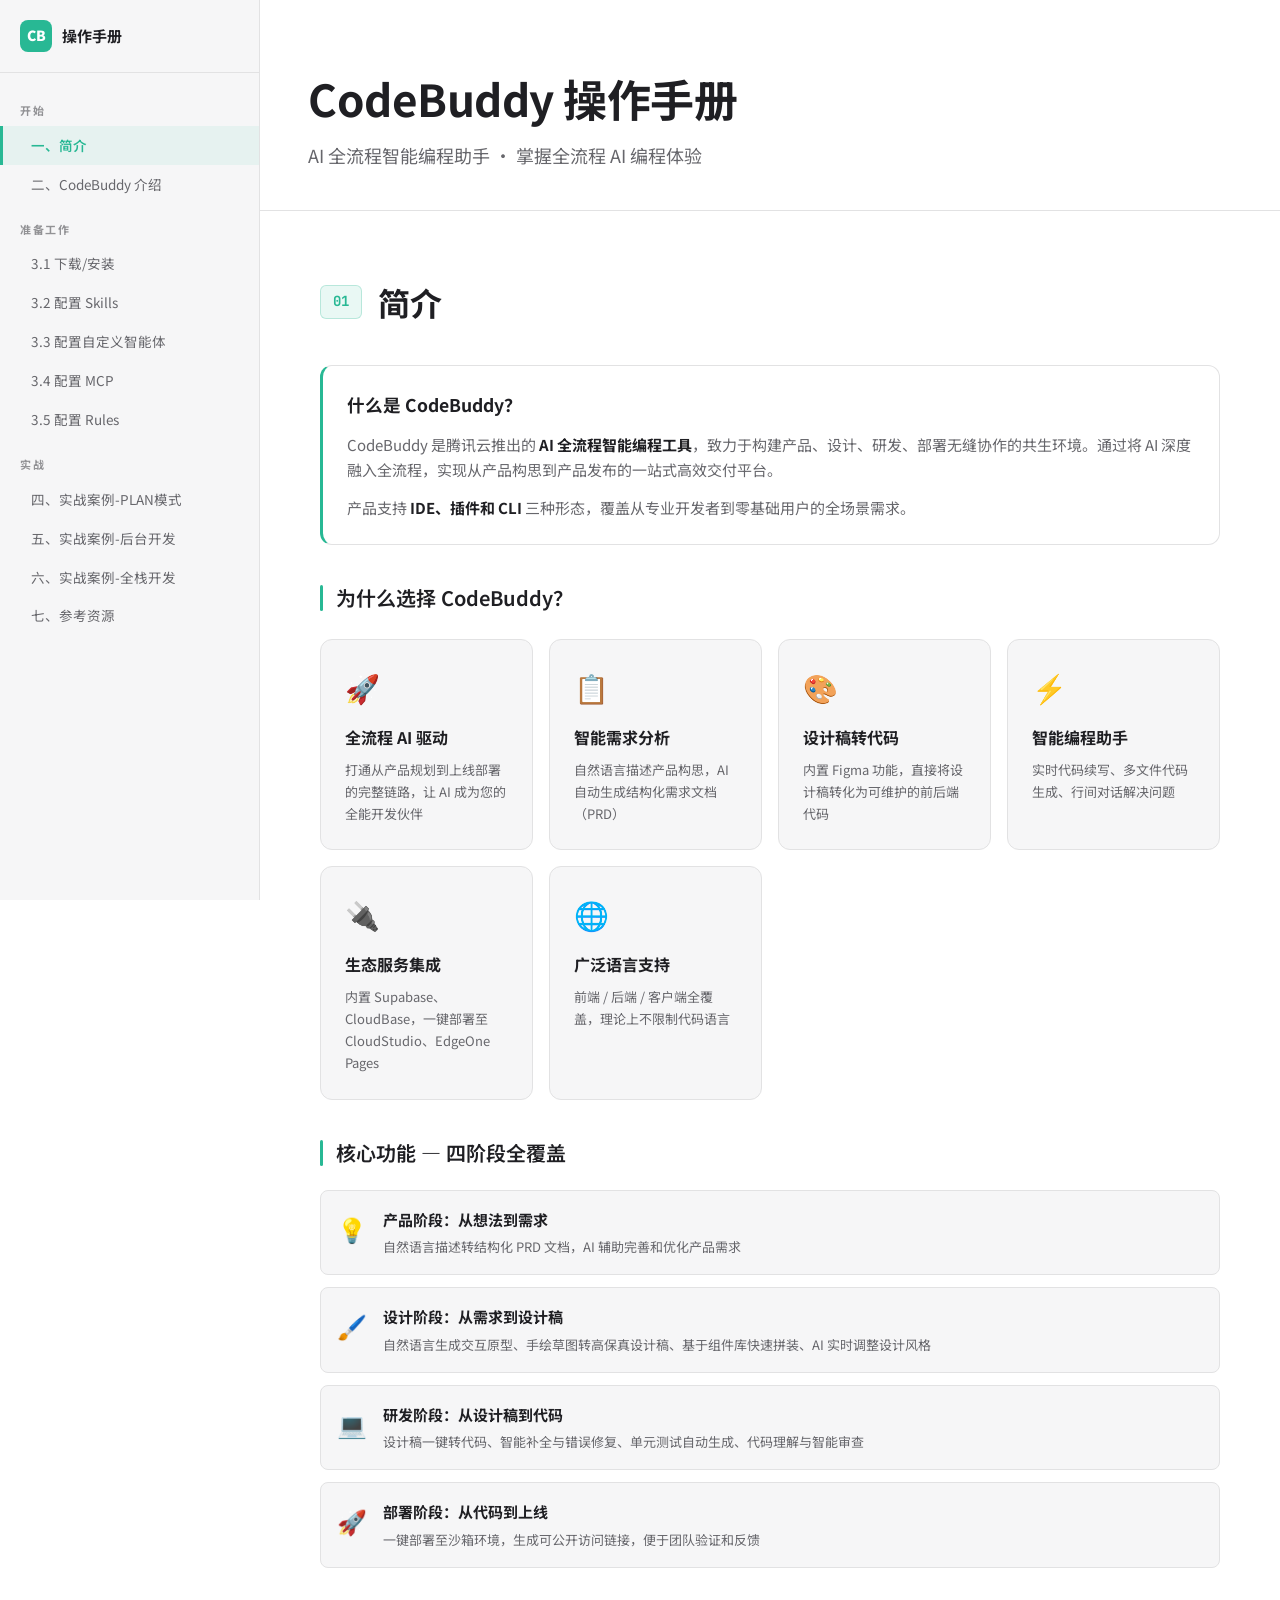
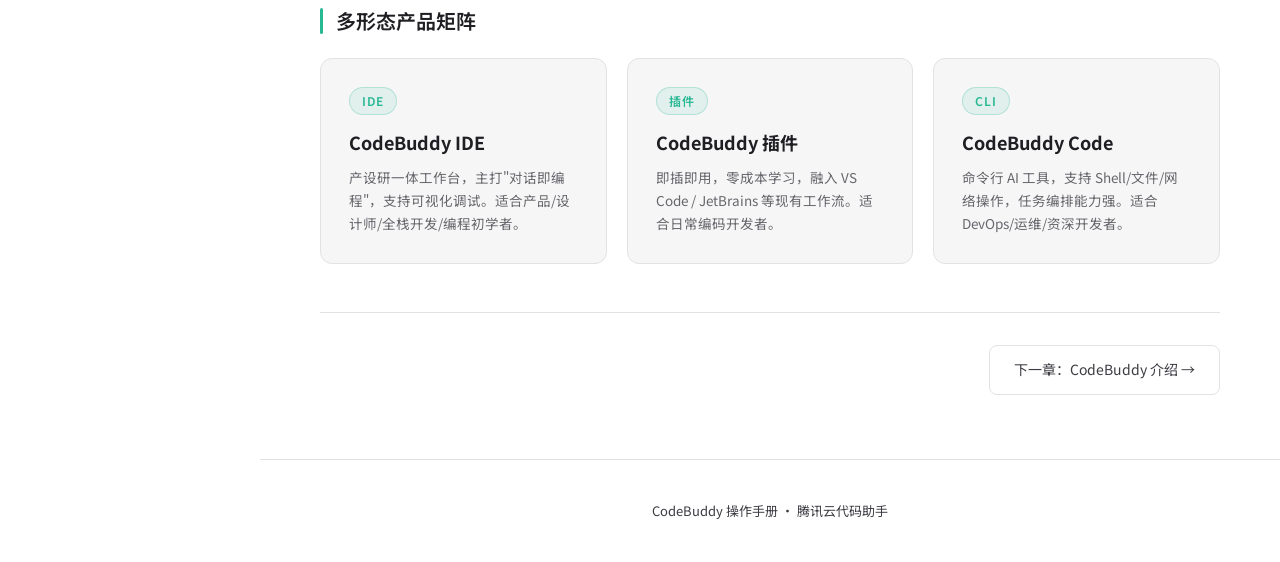
==== commit c4c1cf51: "docs: 补充 propose 后必须人工 Review 提示，完善全栈开发案例资料" ====
--- a/index.html
+++ b/index.html
@@ -48,7 +48,7 @@
   <section class="page-header">
     <div class="page-header-inner">
       <h1 class="page-header-title">CodeBuddy 操作手册</h1>
-      <p class="page-header-subtitle">AI 全流程智能编程助手 · 15-20 分钟掌握全流程 AI 编程体验</p>
+      <p class="page-header-subtitle">AI 全流程智能编程助手 · 掌握全流程 AI 编程体验</p>
     </div>
   </section>
 
@@ -151,52 +151,6 @@
         </div>
       </div>
 
-      <h3 class="subsection-title">本手册预计完成时长</h3>
-      <div class="timeline">
-        <div class="timeline-item">
-          <div class="timeline-dot"></div>
-          <div class="timeline-content">
-            <span class="timeline-time">&lt; 5 分钟</span>
-            <span class="timeline-label">下载/安装 CodeBuddy</span>
-          </div>
-        </div>
-        <div class="timeline-item">
-          <div class="timeline-dot"></div>
-          <div class="timeline-content">
-            <span class="timeline-time">2-3 分钟</span>
-            <span class="timeline-label">配置 Skills</span>
-          </div>
-        </div>
-        <div class="timeline-item">
-          <div class="timeline-dot"></div>
-          <div class="timeline-content">
-            <span class="timeline-time">3-5 分钟</span>
-            <span class="timeline-label">配置自定义智能体</span>
-          </div>
-        </div>
-        <div class="timeline-item">
-          <div class="timeline-dot"></div>
-          <div class="timeline-content">
-            <span class="timeline-time">3-5 分钟</span>
-            <span class="timeline-label">配置 MCP</span>
-          </div>
-        </div>
-        <div class="timeline-item">
-          <div class="timeline-dot"></div>
-          <div class="timeline-content">
-            <span class="timeline-time">2-3 分钟</span>
-            <span class="timeline-label">配置 Rules</span>
-          </div>
-        </div>
-        <div class="timeline-item timeline-total">
-          <div class="timeline-dot"></div>
-          <div class="timeline-content">
-            <span class="timeline-time">约 15-20 分钟</span>
-            <span class="timeline-label">总计</span>
-          </div>
-        </div>
-      </div>
-
       <div class="page-nav">
         <div></div>
         <a href="pages/about.html" class="page-nav-btn next">下一章：CodeBuddy 介绍 →</a>
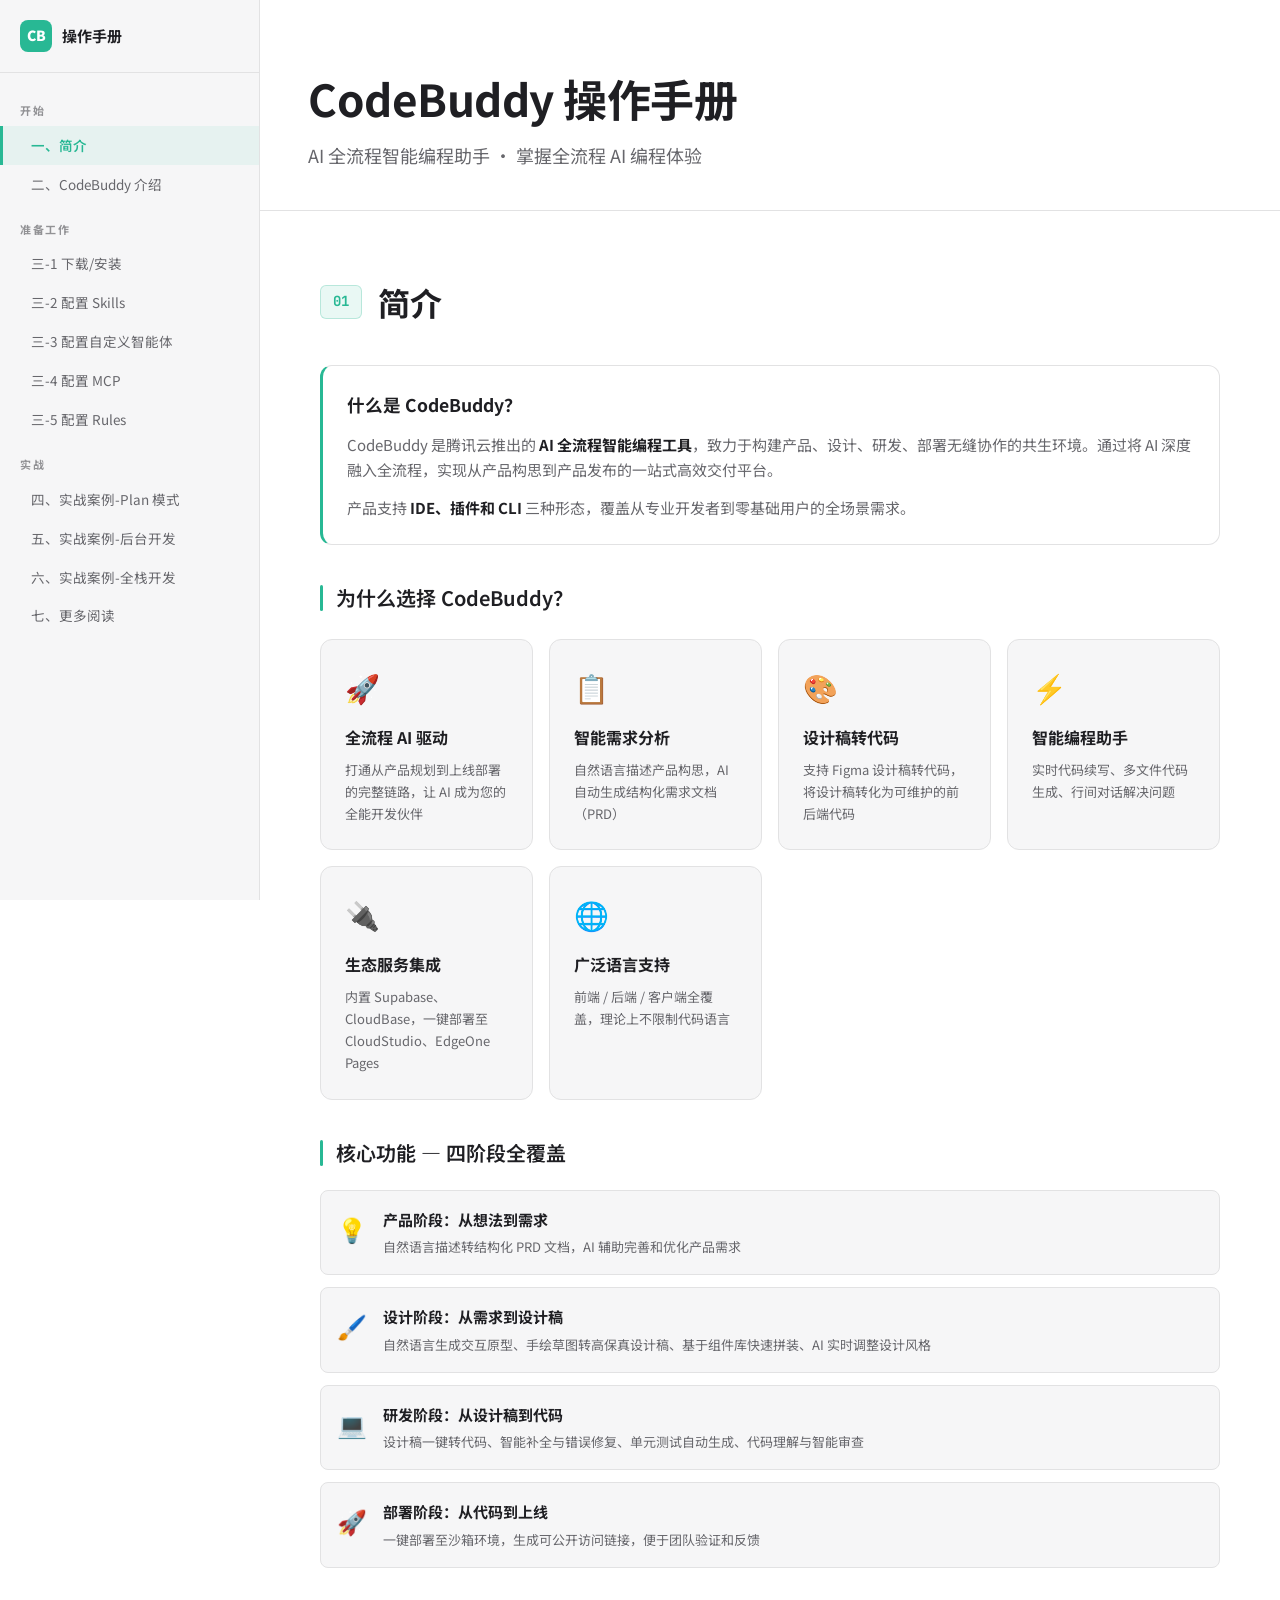
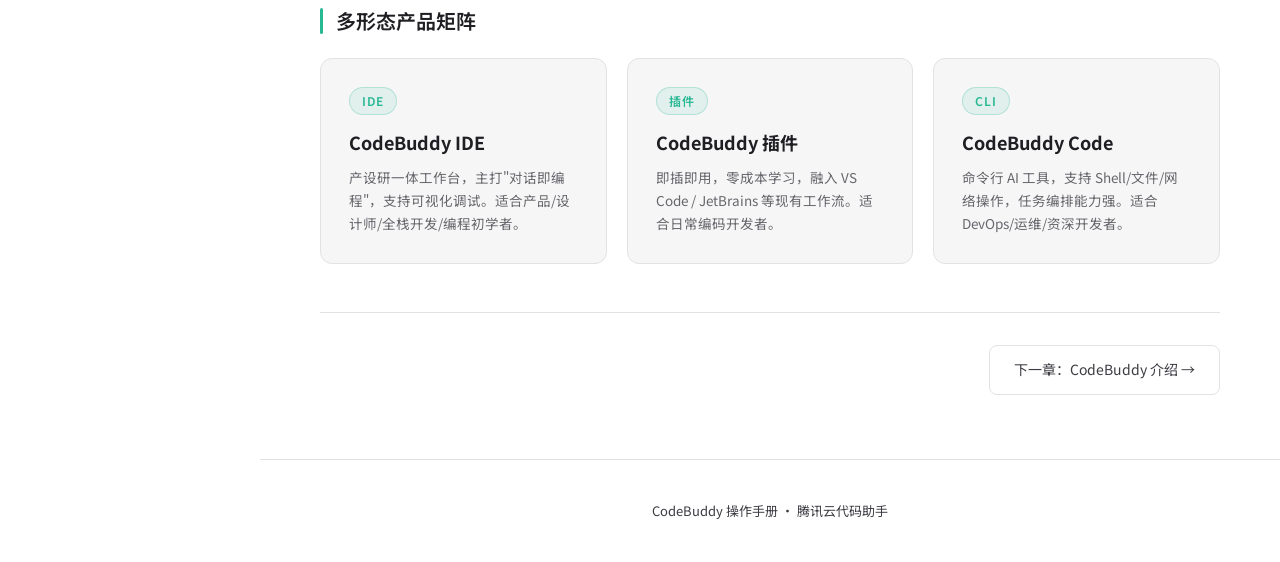
==== commit d92fa98f: "docs: rename 参考资源 to 更多阅读, 更新更多阅读资源卡片" ====
--- a/index.html
+++ b/index.html
@@ -25,16 +25,16 @@
     <li><a href="index.html" class="nav-link">一、简介</a></li>
     <li><a href="pages/about.html" class="nav-link">二、CodeBuddy 介绍</a></li>
     <li class="nav-section">准备工作</li>
-    <li><a href="pages/install.html" class="nav-link">3.1 下载/安装</a></li>
-    <li><a href="pages/skills.html" class="nav-link">3.2 配置 Skills</a></li>
-    <li><a href="pages/agent.html" class="nav-link">3.3 配置自定义智能体</a></li>
-    <li><a href="pages/mcp.html" class="nav-link">3.4 配置 MCP</a></li>
-    <li><a href="pages/rules.html" class="nav-link">3.5 配置 Rules</a></li>
+    <li><a href="pages/install.html" class="nav-link">三-1 下载/安装</a></li>
+    <li><a href="pages/skills.html" class="nav-link">三-2 配置 Skills</a></li>
+    <li><a href="pages/agent.html" class="nav-link">三-3 配置自定义智能体</a></li>
+    <li><a href="pages/mcp.html" class="nav-link">三-4 配置 MCP</a></li>
+    <li><a href="pages/rules.html" class="nav-link">三-5 配置 Rules</a></li>
     <li class="nav-section">实战</li>
-<li><a href="pages/planmode.html" class="nav-link">四、实战案例-PLAN模式</a></li>
+<li><a href="pages/planmode.html" class="nav-link">四、实战案例-Plan 模式</a></li>
     <li><a href="pages/seckill.html" class="nav-link">五、实战案例-后台开发</a></li>
     <li><a href="pages/fullstackdev.html" class="nav-link">六、实战案例-全栈开发</a></li>
-    <li><a href="pages/resources.html" class="nav-link">七、参考资源</a></li>
+    <li><a href="pages/resources.html" class="nav-link">七、更多阅读</a></li>
   </ul>
 </nav>
 
@@ -79,7 +79,7 @@
         <div class="feature-card">
           <div class="feature-icon">🎨</div>
           <h4>设计稿转代码</h4>
-          <p>内置 Figma 功能，直接将设计稿转化为可维护的前后端代码</p>
+          <p>支持 Figma 设计稿转代码，将设计稿转化为可维护的前后端代码</p>
         </div>
         <div class="feature-card">
           <div class="feature-icon">⚡</div>
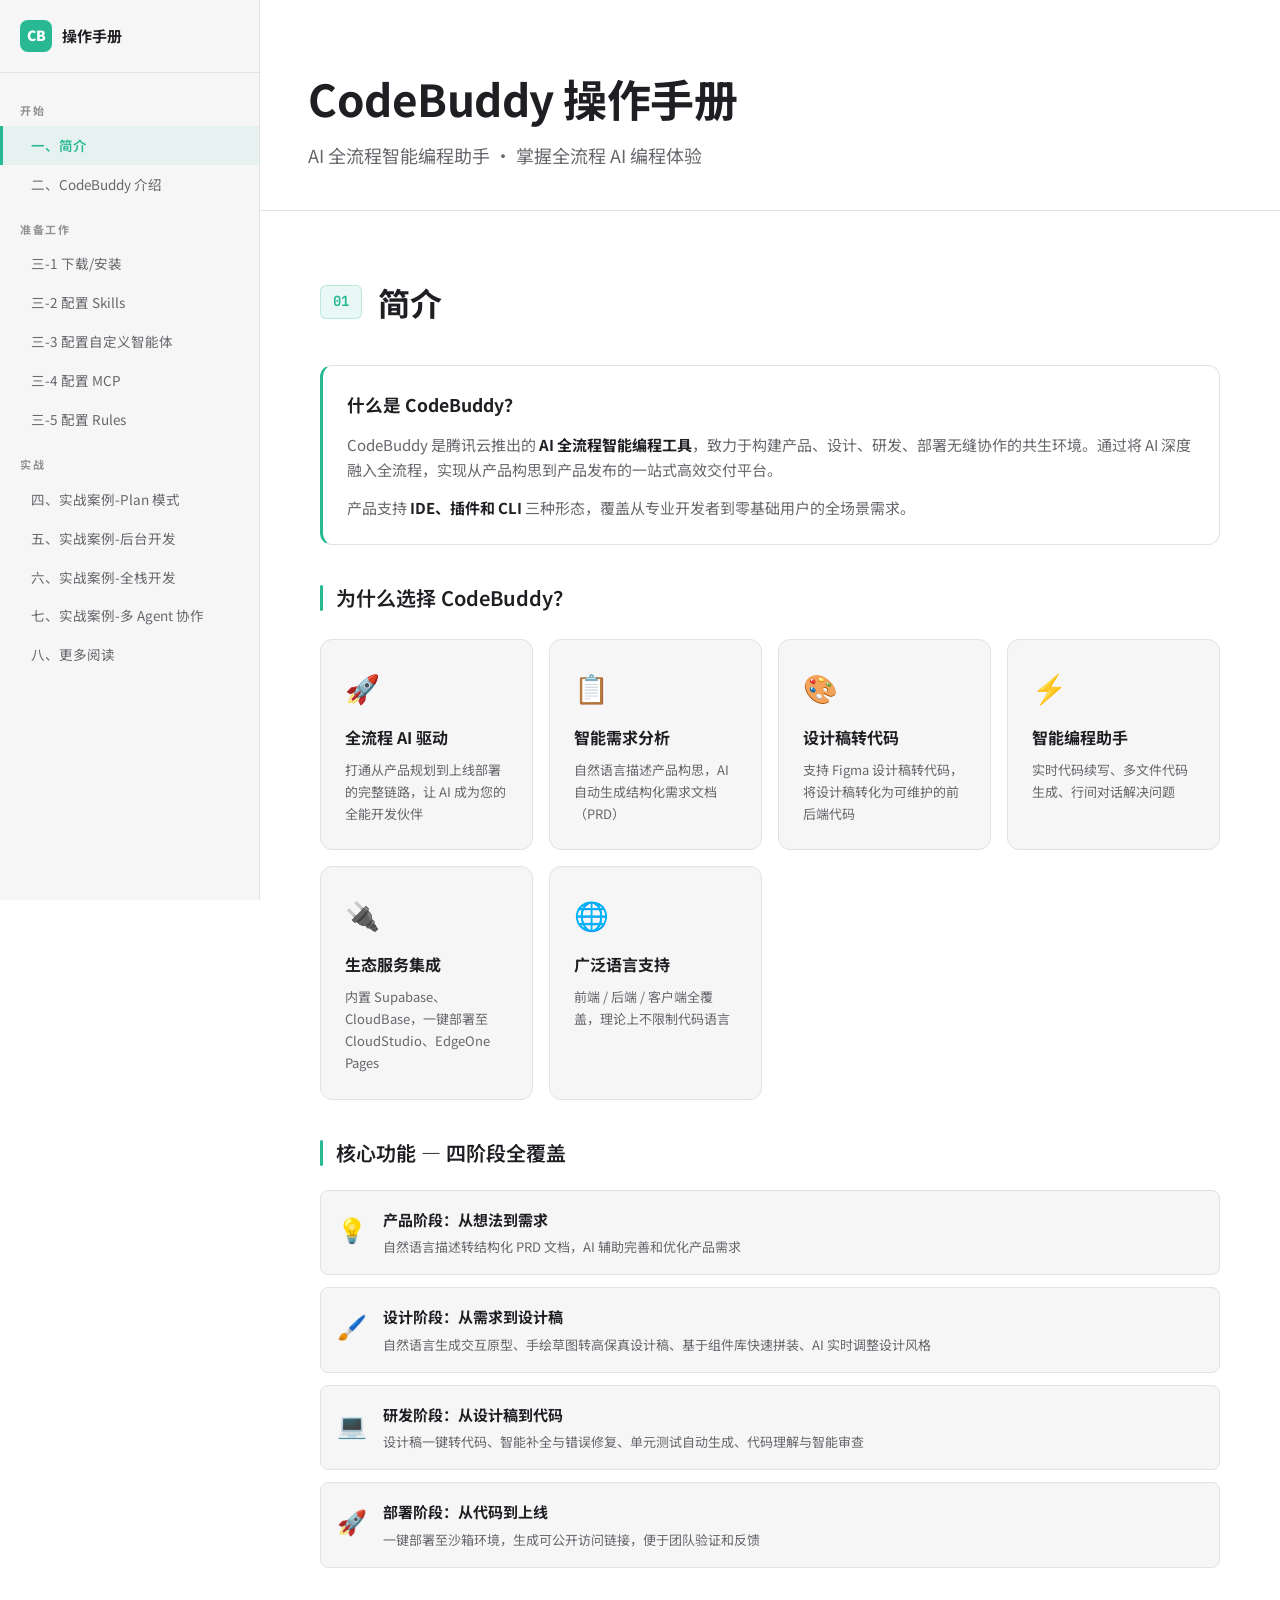
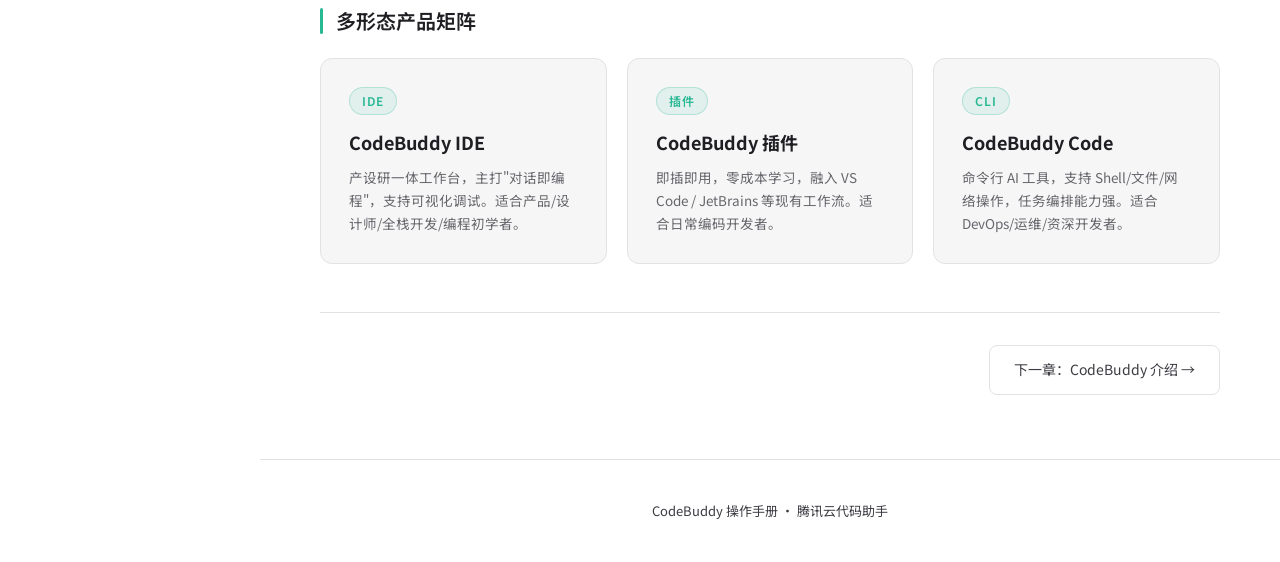
==== commit f4f97f37: "feat: 新增「七、实战案例-多 Agent 协作」章节 - 新增 pages/multiagent.html：介绍 main + 5 子 Agent 协作工厂（issue→编码→审查→部署→测试 " ====
--- a/index.html
+++ b/index.html
@@ -34,7 +34,8 @@
 <li><a href="pages/planmode.html" class="nav-link">四、实战案例-Plan 模式</a></li>
     <li><a href="pages/seckill.html" class="nav-link">五、实战案例-后台开发</a></li>
     <li><a href="pages/fullstackdev.html" class="nav-link">六、实战案例-全栈开发</a></li>
-    <li><a href="pages/resources.html" class="nav-link">七、更多阅读</a></li>
+    <li><a href="pages/multiagent.html" class="nav-link">七、实战案例-多 Agent 协作</a></li>
+    <li><a href="pages/resources.html" class="nav-link">八、更多阅读</a></li>
   </ul>
 </nav>
 
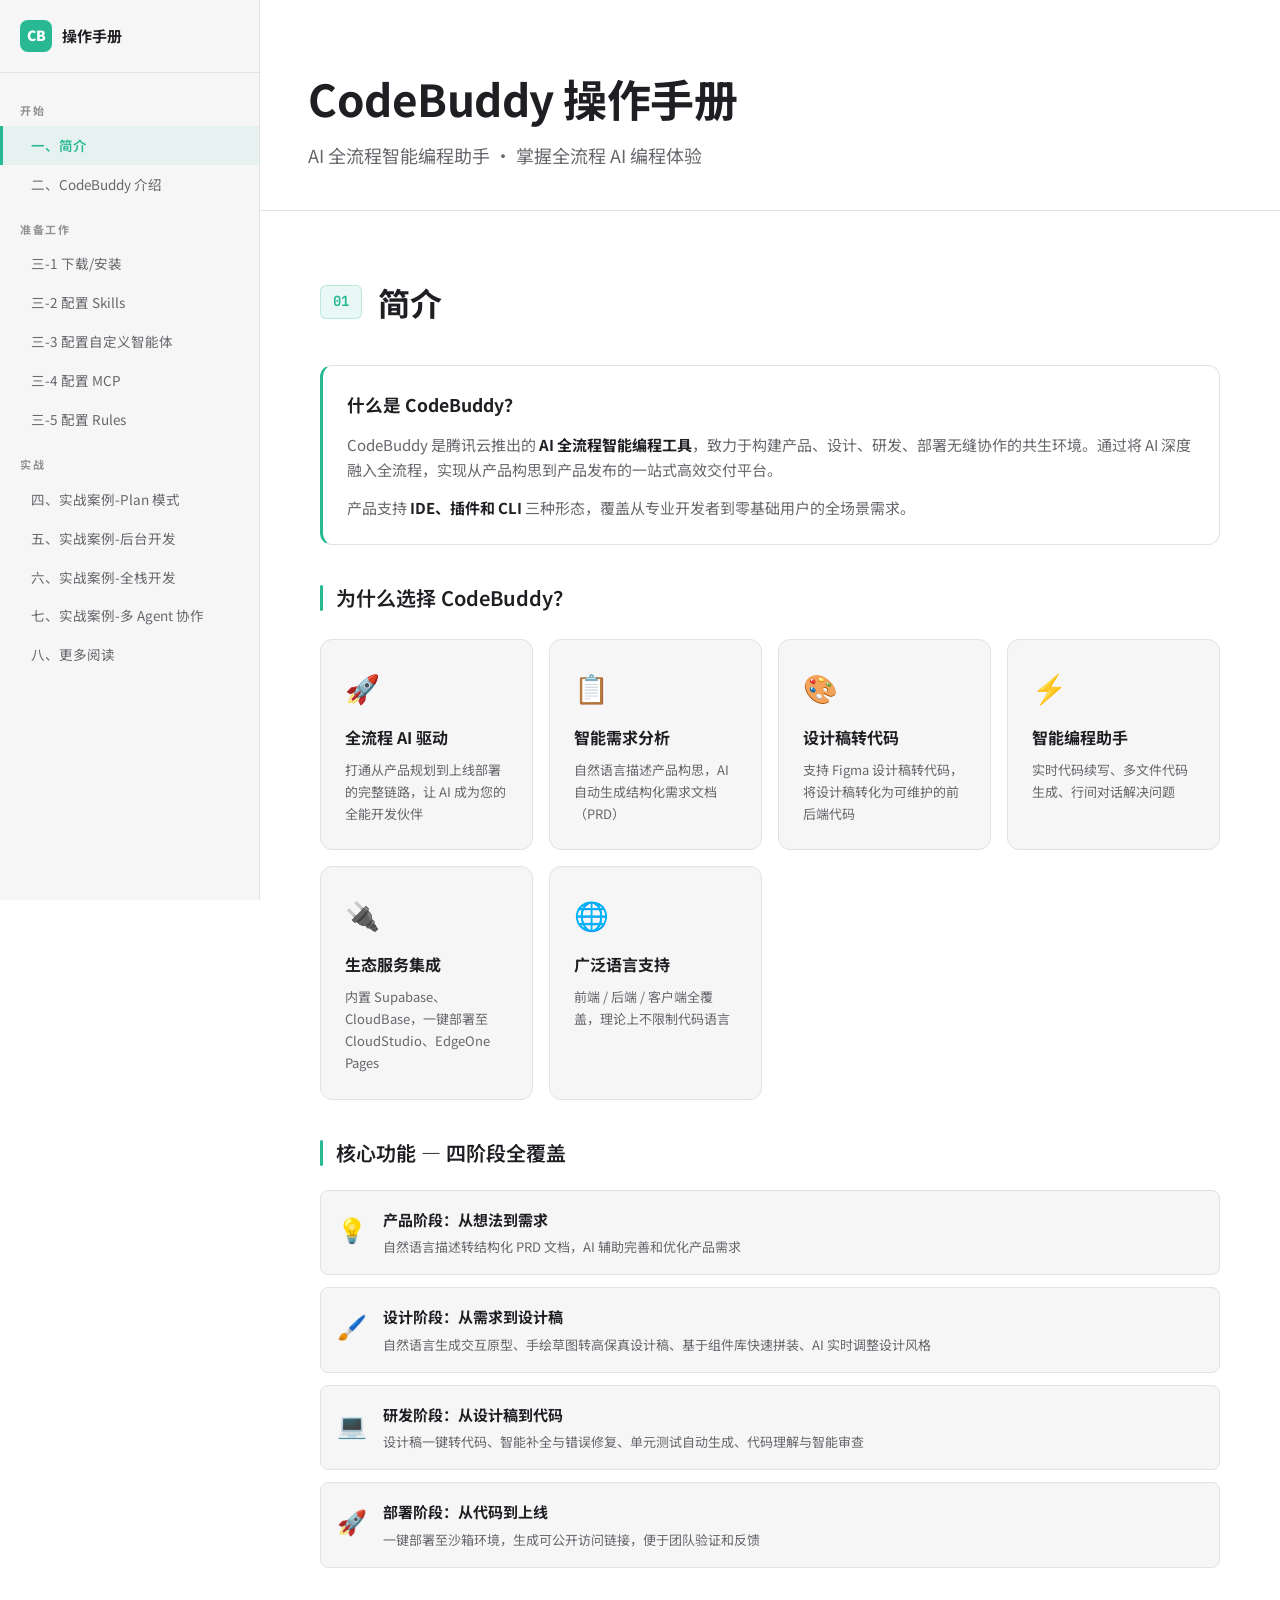
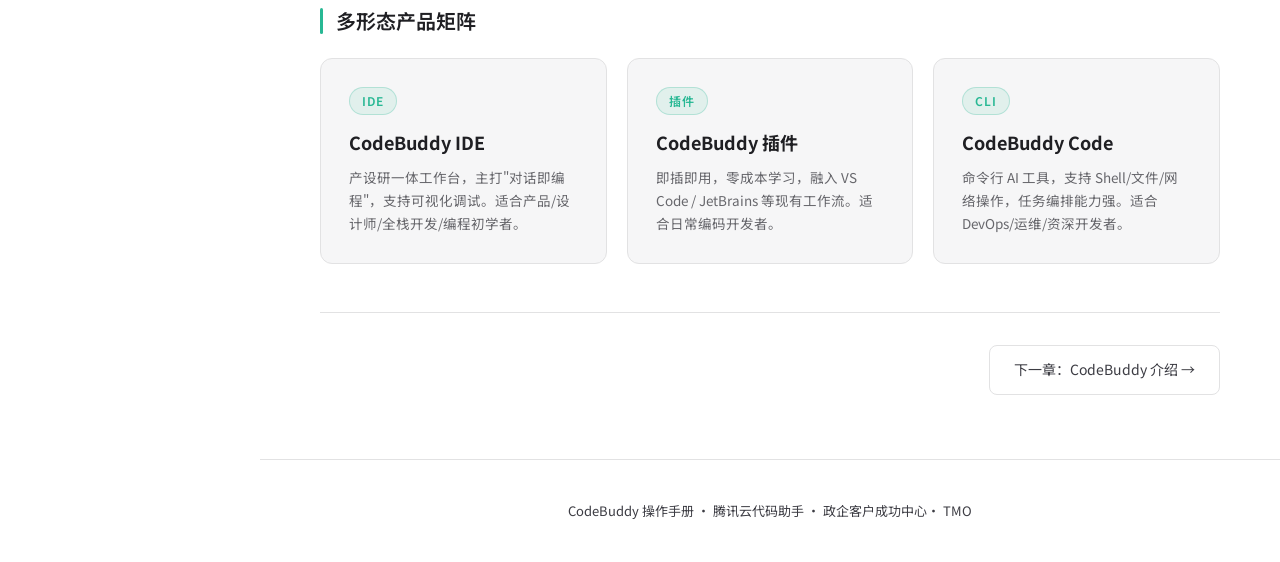
==== commit e0908ec7: "chore: 更新 footer 文字，增加政企客户成功中心· TMO" ====
--- a/index.html
+++ b/index.html
@@ -160,7 +160,7 @@
   </section>
 
   <footer class="footer">
-    <p>CodeBuddy 操作手册 · 腾讯云代码助手</p>
+    <p>CodeBuddy 操作手册 · 腾讯云代码助手 · 政企客户成功中心· TMO</p>
   </footer>
 
 </main>
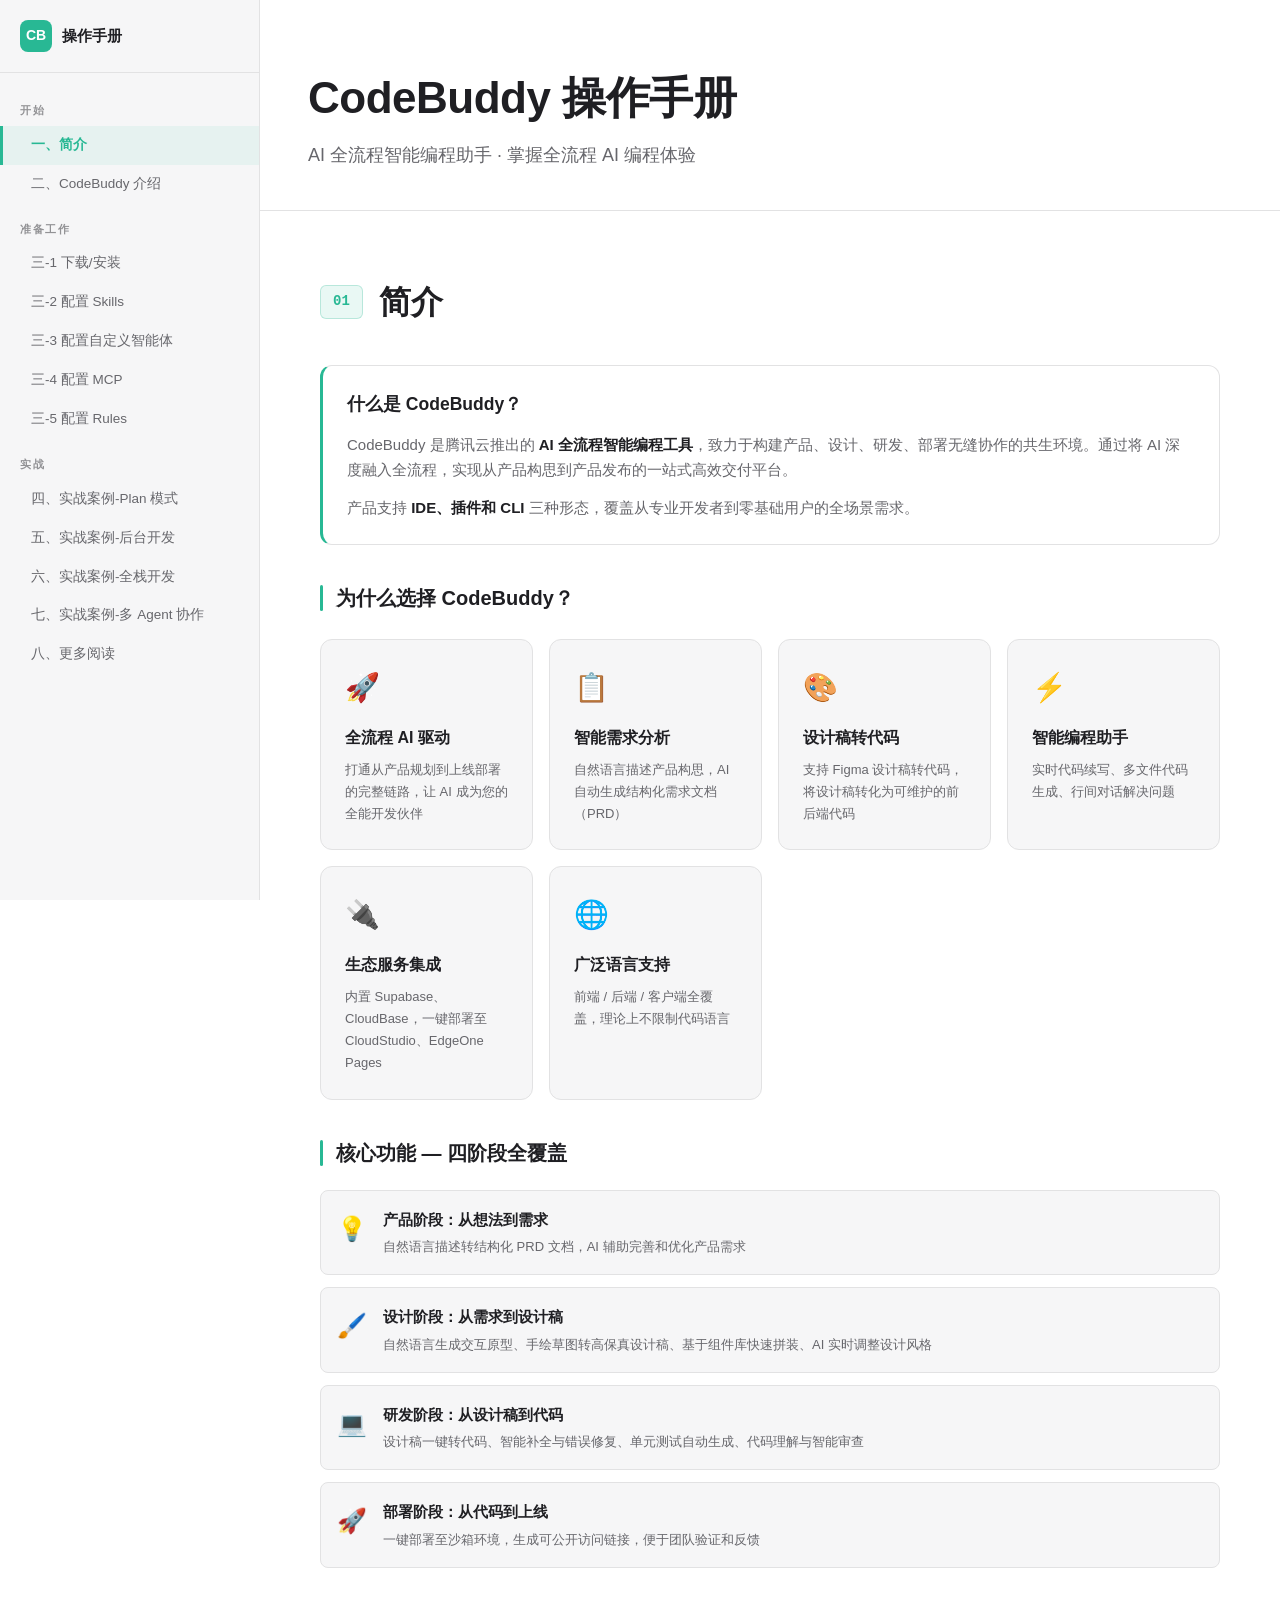
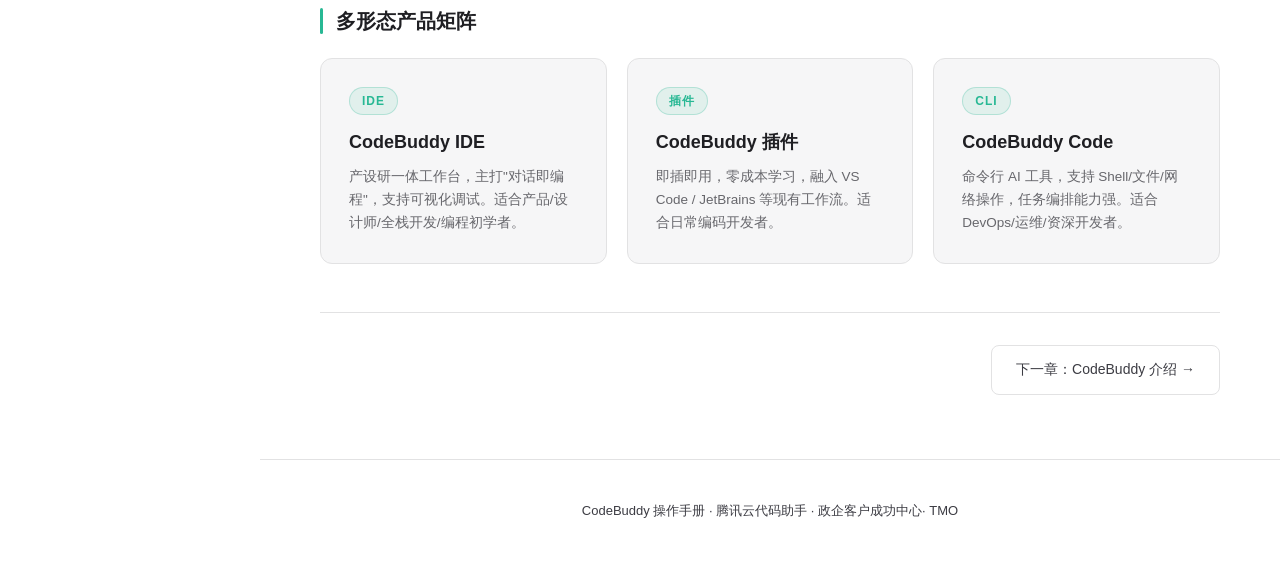
==== commit 8ae3ff4f: "Redirect old entry to GitHub Pages" ====
--- a/index.html
+++ b/index.html
@@ -3,6 +3,14 @@
 <head>
 <meta charset="UTF-8">
 <meta name="viewport" content="width=device-width, initial-scale=1.0">
+<script>
+  (function () {
+    var target = 'https://jacobluo.github.io/learncb/'
+    if (location.hostname !== 'jacobluo.github.io') {
+      location.replace(target)
+    }
+  })()
+</script>
 <title>CodeBuddy 上手操作手册</title>
 <link rel="preconnect" href="https://fonts.googleapis.com">
 <link href="https://fonts.googleapis.com/css2?family=Noto+Sans+SC:wght@300;400;500;700;900&family=JetBrains+Mono:wght@400;500;600&family=Playfair+Display:wght@700;900&display=swap" rel="stylesheet">
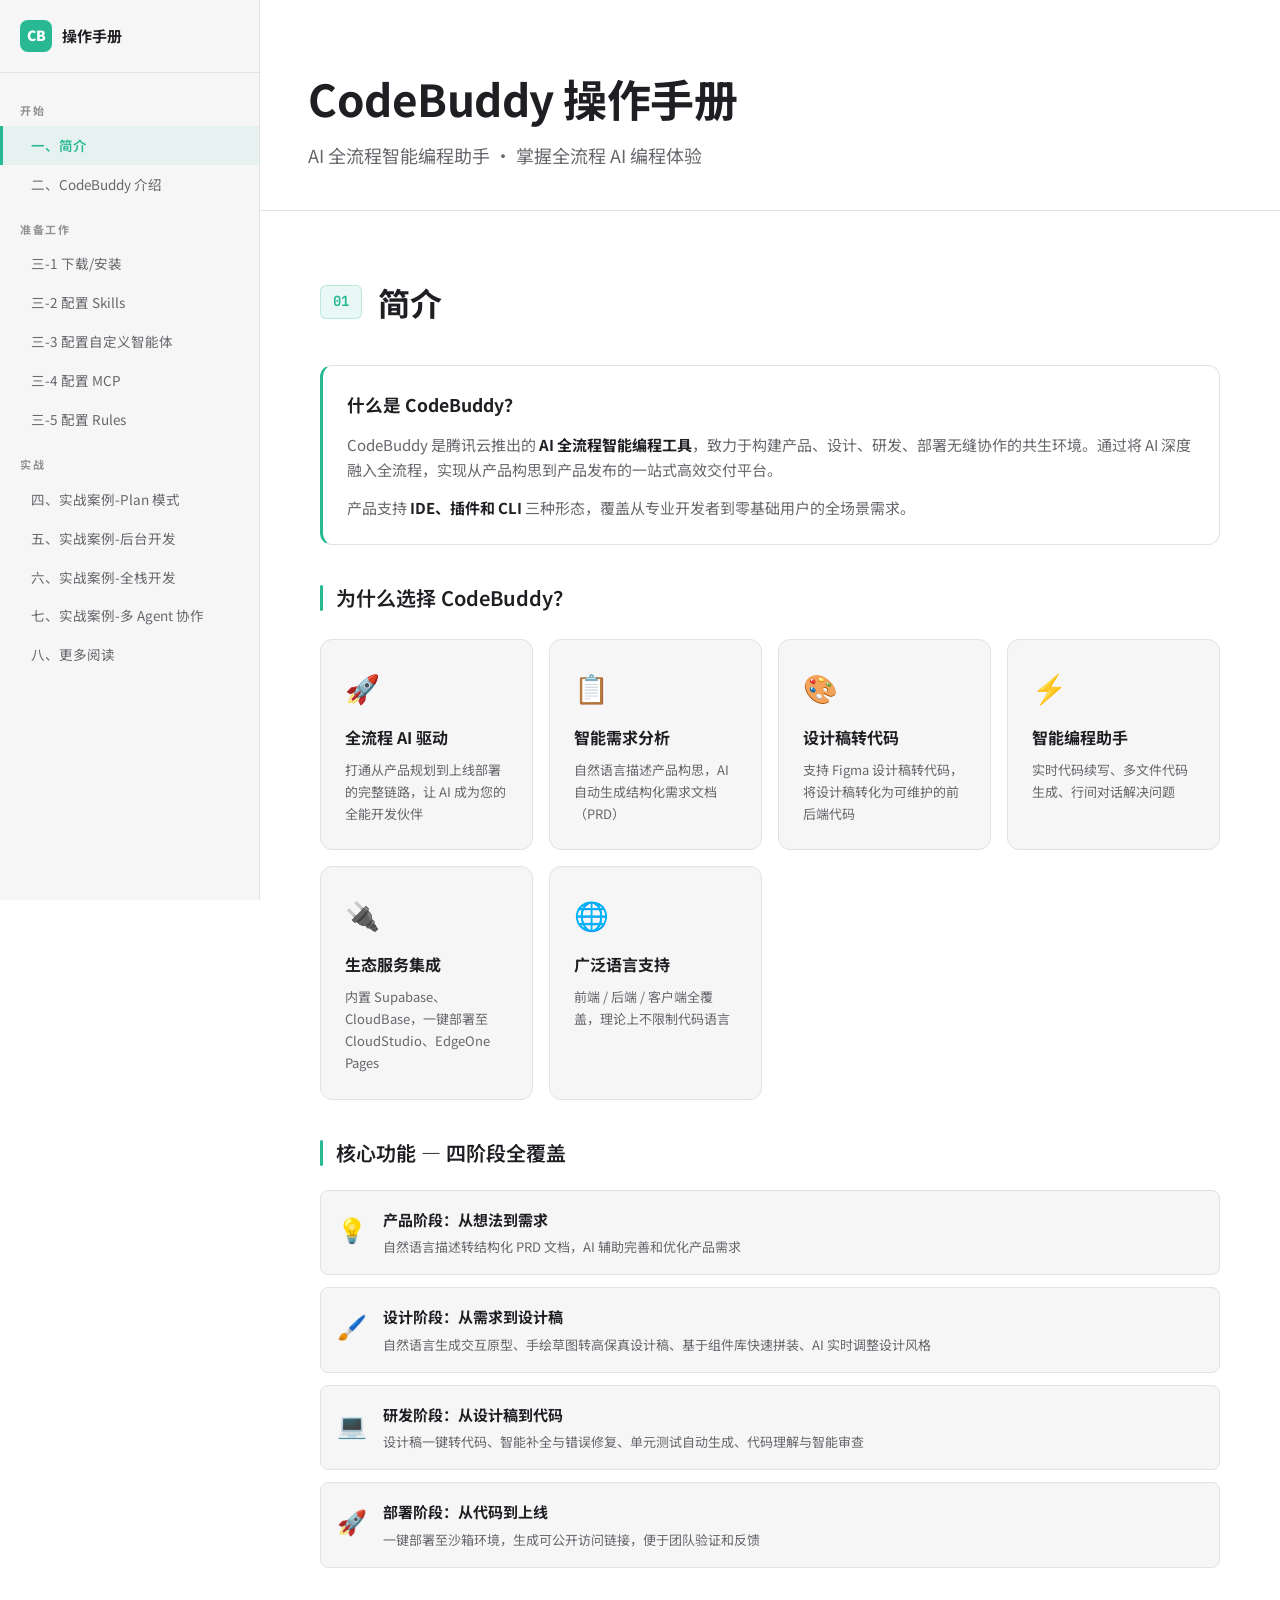
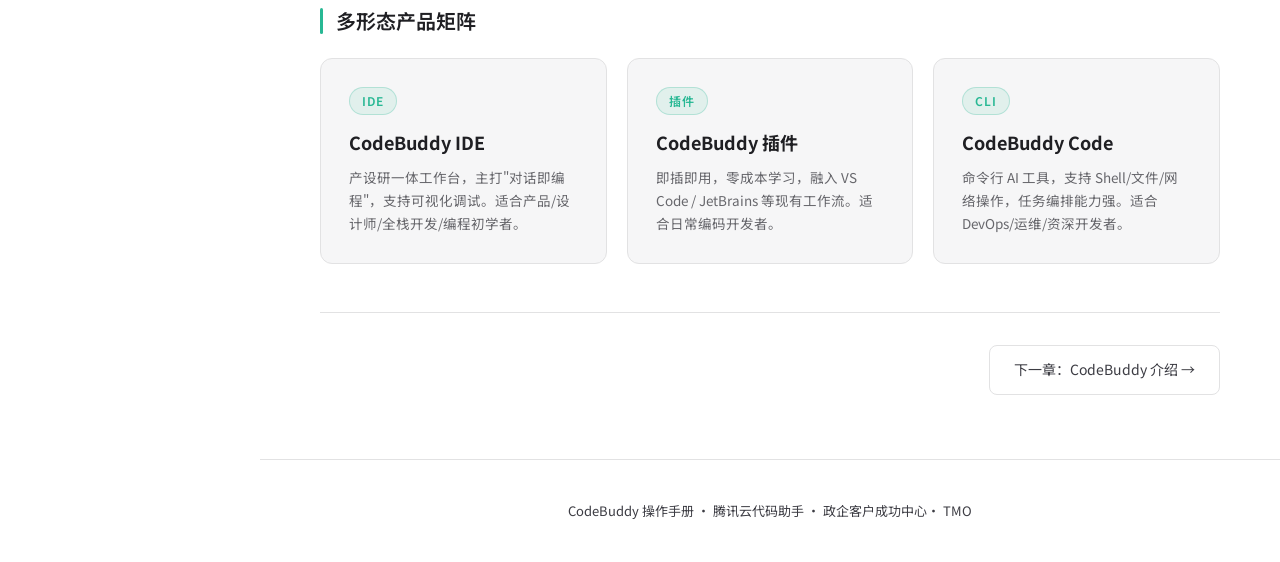
==== commit 2c8e77c2: "Revert "Redirect old entry to GitHub Pages" This reverts commit 8ae3ff4f84e354857eebf011700d8e772861" ====
--- a/index.html
+++ b/index.html
@@ -3,14 +3,6 @@
 <head>
 <meta charset="UTF-8">
 <meta name="viewport" content="width=device-width, initial-scale=1.0">
-<script>
-  (function () {
-    var target = 'https://jacobluo.github.io/learncb/'
-    if (location.hostname !== 'jacobluo.github.io') {
-      location.replace(target)
-    }
-  })()
-</script>
 <title>CodeBuddy 上手操作手册</title>
 <link rel="preconnect" href="https://fonts.googleapis.com">
 <link href="https://fonts.googleapis.com/css2?family=Noto+Sans+SC:wght@300;400;500;700;900&family=JetBrains+Mono:wght@400;500;600&family=Playfair+Display:wght@700;900&display=swap" rel="stylesheet">
